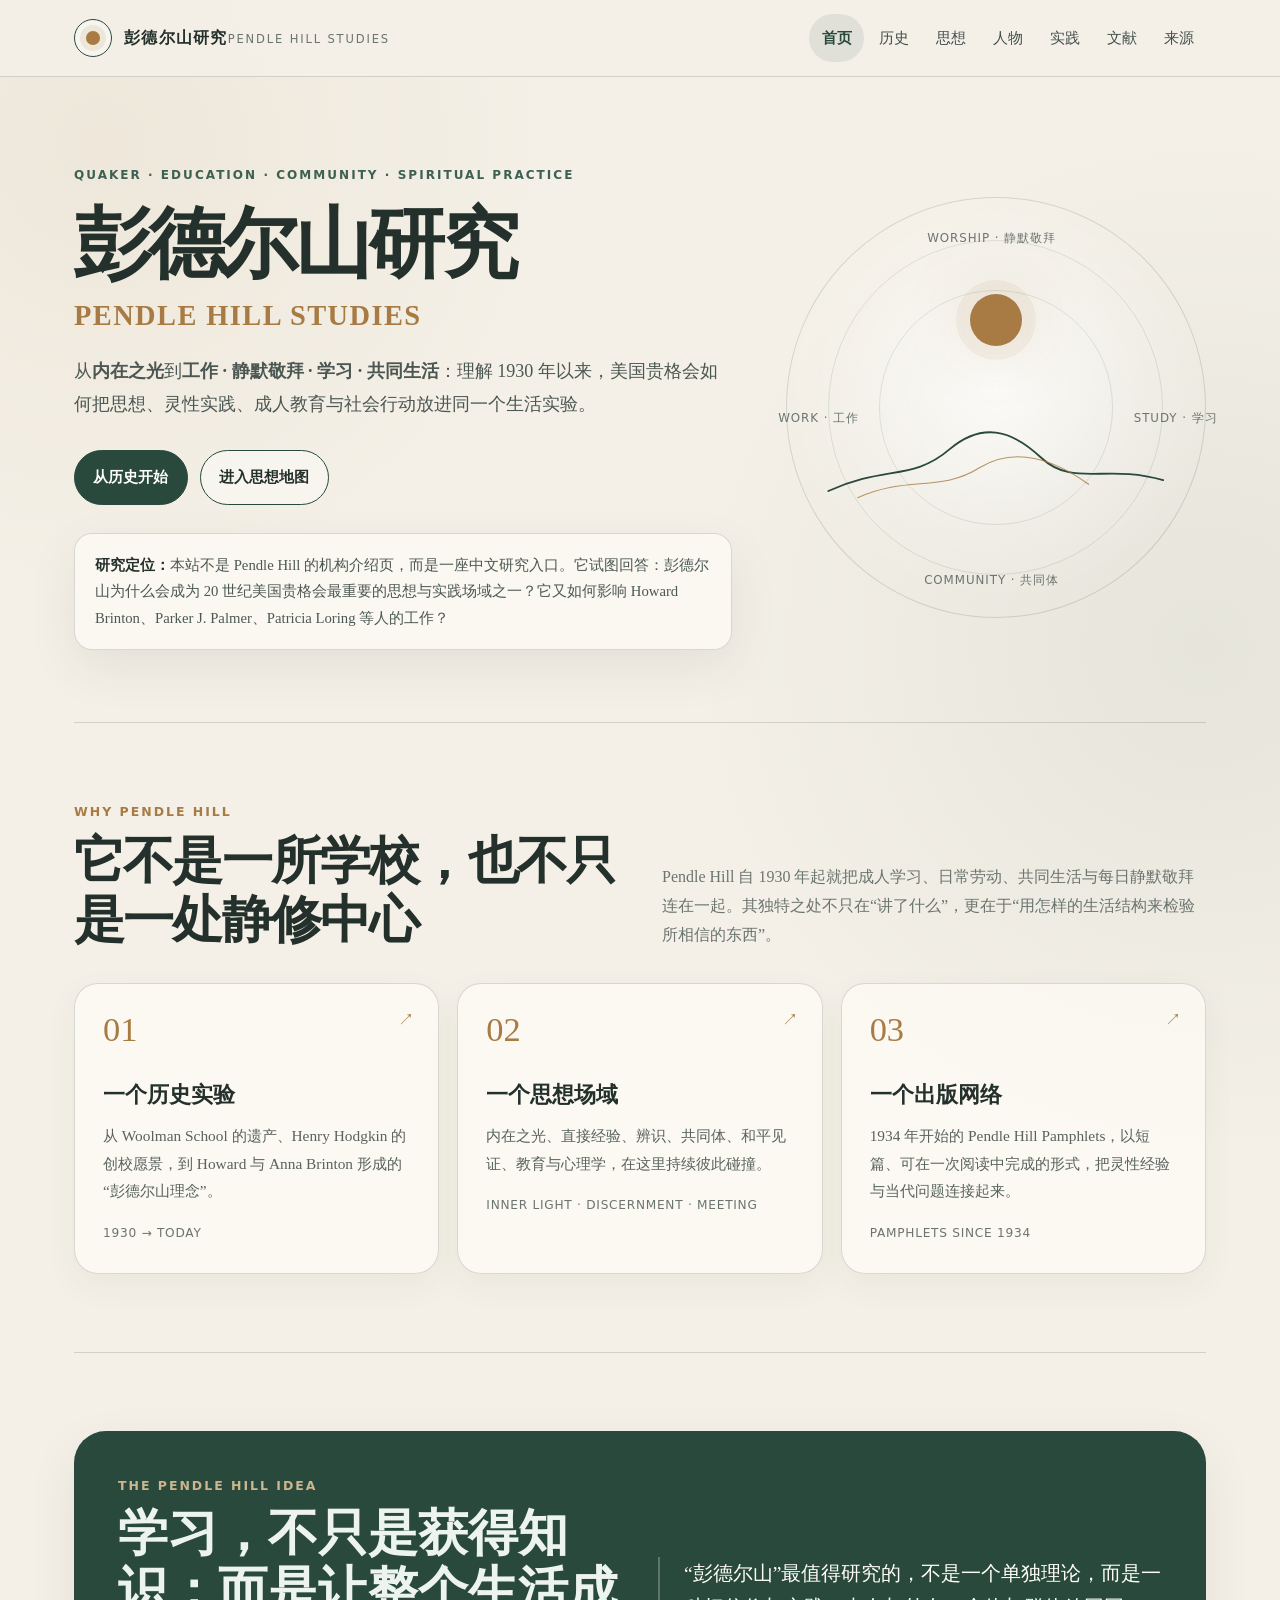
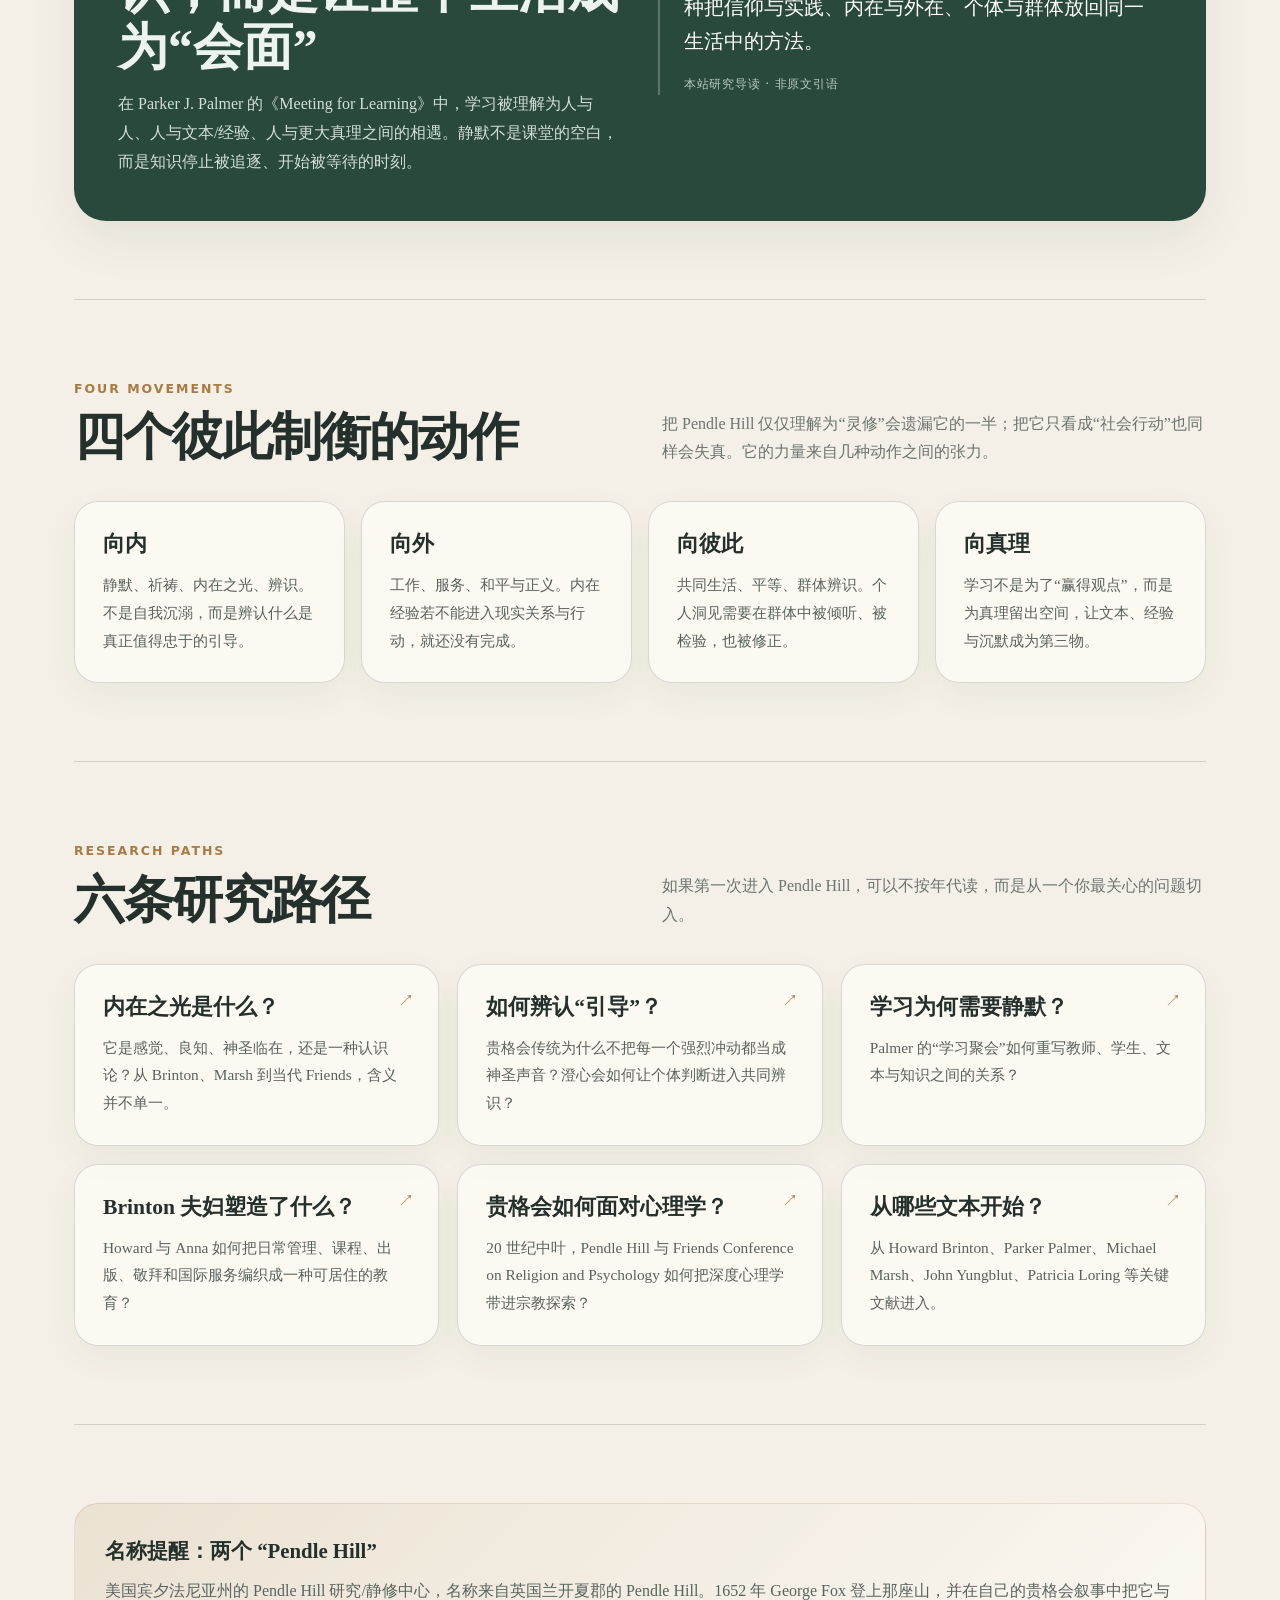
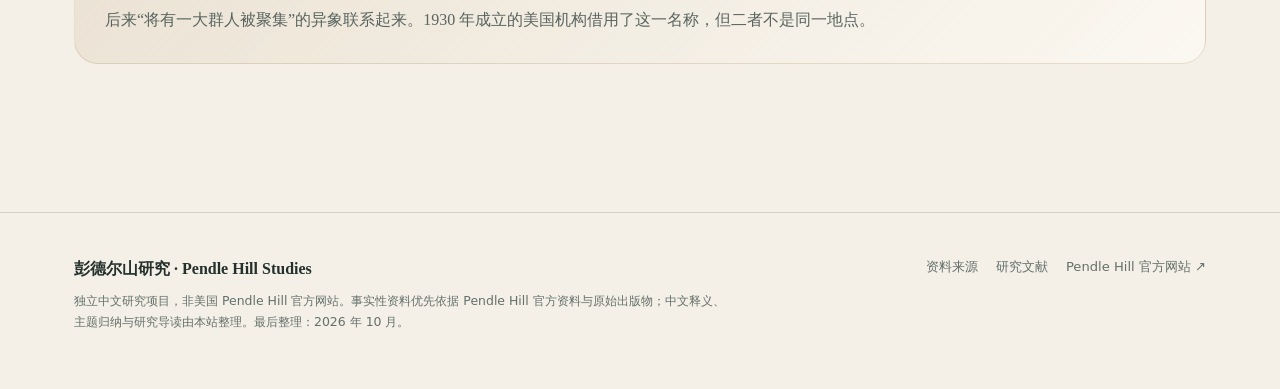
==== index.html @ 28128360 "Publish Pendle Hill Studies website" ====
<!doctype html>
<html lang="zh-CN">
<head>
  <meta charset="utf-8">
  <meta name="viewport" content="width=device-width,initial-scale=1">
  <meta name="description" content="彭德尔山研究：面向中文读者的美国贵格会 Pendle Hill 历史、思想、人物、教育、灵性实践与出版研究网站。">
  <title>彭德尔山研究｜Pendle Hill Studies</title>
  <link rel="icon" href="assets/favicon.svg" type="image/svg+xml">
  <link rel="stylesheet" href="assets/style.css">
</head>
<body data-page="index">
  <header data-site-header></header>
  <main id="main">
    <div class="page-shell">
      <section class="hero">
        <div>
          <div class="eyebrow">Quaker · Education · Community · Spiritual Practice</div>
          <h1>彭德尔山研究<span class="en">Pendle Hill Studies</span></h1>
          <p class="hero-copy">从<strong>内在之光</strong>到<strong>工作 · 静默敬拜 · 学习 · 共同生活</strong>：理解 1930 年以来，美国贵格会如何把思想、灵性实践、成人教育与社会行动放进同一个生活实验。</p>
          <div class="hero-actions">
            <a class="btn btn-primary" href="history.html">从历史开始</a>
            <a class="btn btn-secondary" href="ideas.html">进入思想地图</a>
          </div>
          <div class="notice" style="margin-top:28px"><strong>研究定位：</strong>本站不是 Pendle Hill 的机构介绍页，而是一座中文研究入口。它试图回答：彭德尔山为什么会成为 20 世纪美国贵格会最重要的思想与实践场域之一？它又如何影响 Howard Brinton、Parker J. Palmer、Patricia Loring 等人的工作？</div>
        </div>
        <div class="hero-visual" aria-hidden="true">
          <div class="hill-orbit">
            <div class="sun"></div>
            <div class="hill-line">
              <svg viewBox="0 0 420 150" fill="none" xmlns="http://www.w3.org/2000/svg">
                <path d="M10 124C78 93 111 112 155 74C193 42 228 50 264 84C302 120 342 91 410 111" stroke="#29493d" stroke-width="2.2" stroke-linecap="round"/>
                <path d="M45 132C105 105 144 126 191 96C229 73 272 81 321 116" stroke="#a77b43" stroke-width="1.3" stroke-linecap="round" opacity=".8"/>
              </svg>
            </div>
            <span class="orbit-label ol-1">WORSHIP · 静默敬拜</span>
            <span class="orbit-label ol-2">STUDY · 学习</span>
            <span class="orbit-label ol-3">COMMUNITY · 共同体</span>
            <span class="orbit-label ol-4">WORK · 工作</span>
          </div>
        </div>
      </section>

      <section class="section">
        <div class="section-head">
          <div><div class="kicker">Why Pendle Hill</div><h2>它不是一所学校，也不只是一处静修中心</h2></div>
          <p>Pendle Hill 自 1930 年起就把成人学习、日常劳动、共同生活与每日静默敬拜连在一起。其独特之处不只在“讲了什么”，更在于“用怎样的生活结构来检验所相信的东西”。</p>
        </div>
        <div class="grid-3">
          <a class="card card-link" href="history.html"><div class="num">01</div><h3>一个历史实验</h3><p>从 Woolman School 的遗产、Henry Hodgkin 的创校愿景，到 Howard 与 Anna Brinton 形成的“彭德尔山理念”。</p><div class="meta">1930 → TODAY</div></a>
          <a class="card card-link" href="ideas.html"><div class="num">02</div><h3>一个思想场域</h3><p>内在之光、直接经验、辨识、共同体、和平见证、教育与心理学，在这里持续彼此碰撞。</p><div class="meta">INNER LIGHT · DISCERNMENT · MEETING</div></a>
          <a class="card card-link" href="library.html"><div class="num">03</div><h3>一个出版网络</h3><p>1934 年开始的 Pendle Hill Pamphlets，以短篇、可在一次阅读中完成的形式，把灵性经验与当代问题连接起来。</p><div class="meta">PAMPHLETS SINCE 1934</div></a>
        </div>
      </section>

      <section class="section">
        <div class="band">
          <div>
            <div class="kicker" style="color:#cdb58e">The Pendle Hill Idea</div>
            <h2>学习，不只是获得知识；而是让整个生活成为“会面”</h2>
            <p>在 Parker J. Palmer 的《Meeting for Learning》中，学习被理解为人与人、人与文本/经验、人与更大真理之间的相遇。静默不是课堂的空白，而是知识停止被追逐、开始被等待的时刻。</p>
          </div>
          <div class="quote">“彭德尔山”最值得研究的，不是一个单独理论，而是一种把信仰与实践、内在与外在、个体与群体放回同一生活中的方法。<small>本站研究导读 · 非原文引语</small></div>
        </div>
      </section>

      <section class="section">
        <div class="section-head">
          <div><div class="kicker">Four Movements</div><h2>四个彼此制衡的动作</h2></div>
          <p>把 Pendle Hill 仅仅理解为“灵修”会遗漏它的一半；把它只看成“社会行动”也同样会失真。它的力量来自几种动作之间的张力。</p>
        </div>
        <div class="grid-4">
          <div class="card"><h3>向内</h3><p>静默、祈祷、内在之光、辨识。不是自我沉溺，而是辨认什么是真正值得忠于的引导。</p></div>
          <div class="card"><h3>向外</h3><p>工作、服务、和平与正义。内在经验若不能进入现实关系与行动，就还没有完成。</p></div>
          <div class="card"><h3>向彼此</h3><p>共同生活、平等、群体辨识。个人洞见需要在群体中被倾听、被检验，也被修正。</p></div>
          <div class="card"><h3>向真理</h3><p>学习不是为了“赢得观点”，而是为真理留出空间，让文本、经验与沉默成为第三物。</p></div>
        </div>
      </section>

      <section class="section">
        <div class="section-head">
          <div><div class="kicker">Research Paths</div><h2>六条研究路径</h2></div>
          <p>如果第一次进入 Pendle Hill，可以不按年代读，而是从一个你最关心的问题切入。</p>
        </div>
        <div class="grid-3">
          <a class="card card-link" href="ideas.html#inner-light"><h3>内在之光是什么？</h3><p>它是感觉、良知、神圣临在，还是一种认识论？从 Brinton、Marsh 到当代 Friends，含义并不单一。</p></a>
          <a class="card card-link" href="practice.html#discernment"><h3>如何辨认“引导”？</h3><p>贵格会传统为什么不把每一个强烈冲动都当成神圣声音？澄心会如何让个体判断进入共同辨识？</p></a>
          <a class="card card-link" href="ideas.html#education"><h3>学习为何需要静默？</h3><p>Palmer 的“学习聚会”如何重写教师、学生、文本与知识之间的关系？</p></a>
          <a class="card card-link" href="history.html#brintons"><h3>Brinton 夫妇塑造了什么？</h3><p>Howard 与 Anna 如何把日常管理、课程、出版、敬拜和国际服务编织成一种可居住的教育？</p></a>
          <a class="card card-link" href="ideas.html#psychology"><h3>贵格会如何面对心理学？</h3><p>20 世纪中叶，Pendle Hill 与 Friends Conference on Religion and Psychology 如何把深度心理学带进宗教探索？</p></a>
          <a class="card card-link" href="library.html"><h3>从哪些文本开始？</h3><p>从 Howard Brinton、Parker Palmer、Michael Marsh、John Yungblut、Patricia Loring 等关键文献进入。</p></a>
        </div>
      </section>

      <section class="section">
        <div class="callout"><h3>名称提醒：两个 “Pendle Hill”</h3><p>美国宾夕法尼亚州的 Pendle Hill 研究/静修中心，名称来自英国兰开夏郡的 Pendle Hill。1652 年 George Fox 登上那座山，并在自己的贵格会叙事中把它与后来“将有一大群人被聚集”的异象联系起来。1930 年成立的美国机构借用了这一名称，但二者不是同一地点。</p></div>
      </section>
    </div>
  </main>
  <footer data-site-footer></footer>
  <script src="assets/site.js"></script>
</body>
</html>
---- assets/style.css ----
:root{
  --paper:#f4f0e7;
  --paper-2:#ebe4d7;
  --ink:#24302b;
  --muted:#6b756f;
  --forest:#29493d;
  --forest-2:#3c6152;
  --ochre:#a77b43;
  --clay:#8a5f4a;
  --line:rgba(36,48,43,.16);
  --white:#fffdf8;
  --shadow:0 18px 50px rgba(33,45,40,.08);
  --radius:24px;
  --radius-sm:14px;
  --max:1180px;
}
*{box-sizing:border-box}
html{scroll-behavior:smooth}
body{
  margin:0;
  color:var(--ink);
  background:
    radial-gradient(circle at 8% 4%, rgba(167,123,67,.08), transparent 28rem),
    radial-gradient(circle at 94% 18%, rgba(41,73,61,.07), transparent 32rem),
    var(--paper);
  font-family:"Noto Serif SC","Source Han Serif SC","Songti SC",STSong,Georgia,serif;
  line-height:1.8;
  -webkit-font-smoothing:antialiased;
}
a{color:inherit;text-decoration:none}
a:hover{color:var(--forest-2)}
img{max-width:100%;display:block}
button,input{font:inherit}
::selection{background:rgba(167,123,67,.28)}

.skip-link{position:absolute;left:-999px;top:0;background:var(--ink);color:#fff;padding:.75rem 1rem;z-index:1000}
.skip-link:focus{left:1rem;top:1rem}

.site-header{
  position:sticky;top:0;z-index:100;
  backdrop-filter:blur(14px);
  background:rgba(244,240,231,.88);
  border-bottom:1px solid var(--line);
}
.header-inner{max-width:var(--max);margin:auto;min-height:76px;padding:0 24px;display:flex;align-items:center;justify-content:space-between;gap:24px}
.brand{display:flex;align-items:center;gap:12px;min-width:max-content}
.brand-mark{width:38px;height:38px;border-radius:50%;border:1.5px solid var(--forest);display:grid;place-items:center;position:relative;background:rgba(255,255,255,.36)}
.brand-mark:before{content:"";width:14px;height:14px;border-radius:50%;background:var(--ochre);box-shadow:0 0 0 6px rgba(167,123,67,.12)}
.brand-cn{font-weight:700;letter-spacing:.08em;font-size:1rem}
.brand-en{font-family:ui-sans-serif,system-ui,-apple-system,BlinkMacSystemFont,"Segoe UI",sans-serif;font-size:.72rem;letter-spacing:.16em;color:var(--muted);text-transform:uppercase;margin-top:-2px}
.site-nav{display:flex;align-items:center;gap:2px;font-family:ui-sans-serif,system-ui,-apple-system,"PingFang SC","Microsoft YaHei",sans-serif;font-size:.92rem}
.site-nav a{padding:.7rem .78rem;border-radius:999px;color:#44504b}
.site-nav a[aria-current="page"]{background:rgba(41,73,61,.09);color:var(--forest);font-weight:650}
.nav-toggle{display:none;border:1px solid var(--line);background:transparent;border-radius:999px;padding:.55rem .8rem;color:var(--ink)}

.page-shell{max-width:var(--max);margin:auto;padding:0 24px}
.hero{padding:88px 0 72px;display:grid;grid-template-columns:minmax(0,1.22fr) minmax(330px,.78fr);gap:54px;align-items:center}
.eyebrow{font-family:ui-sans-serif,system-ui,-apple-system,"PingFang SC","Microsoft YaHei",sans-serif;text-transform:uppercase;letter-spacing:.17em;font-size:.75rem;color:var(--forest-2);font-weight:700}
.hero h1{font-size:clamp(2.7rem,6vw,5.5rem);line-height:1.05;letter-spacing:-.045em;margin:18px 0 24px;font-weight:650}
.hero h1 .en{display:block;font-family:Georgia,"Times New Roman",serif;font-size:.37em;letter-spacing:.05em;text-transform:uppercase;color:var(--ochre);margin-top:16px}
.hero-copy{font-size:1.13rem;color:#4b5752;max-width:44rem;margin:0 0 30px}
.hero-actions{display:flex;gap:12px;flex-wrap:wrap}
.btn{display:inline-flex;align-items:center;justify-content:center;gap:.45rem;padding:.82rem 1.15rem;border-radius:999px;border:1px solid var(--forest);font-family:ui-sans-serif,system-ui,-apple-system,"PingFang SC","Microsoft YaHei",sans-serif;font-size:.92rem;font-weight:650;transition:.2s ease}
.btn-primary{background:var(--forest);color:#fff}
.btn-primary:hover{background:#203c33;color:#fff;transform:translateY(-1px)}
.btn-secondary{background:rgba(255,255,255,.38)}
.btn-secondary:hover{background:rgba(255,255,255,.8);transform:translateY(-1px)}
.hero-visual{min-height:460px;position:relative;display:grid;place-items:center}
.hill-orbit{width:min(430px,100%);aspect-ratio:1;border-radius:50%;position:relative;background:radial-gradient(circle at 50% 45%,rgba(255,255,255,.76),rgba(255,255,255,.18) 48%,transparent 72%);border:1px solid rgba(41,73,61,.16)}
.hill-orbit:before,.hill-orbit:after{content:"";position:absolute;border:1px solid rgba(41,73,61,.12);border-radius:50%;inset:10%}
.hill-orbit:after{inset:22%}
.sun{position:absolute;width:52px;height:52px;border-radius:50%;background:var(--ochre);left:50%;top:29%;transform:translate(-50%,-50%);box-shadow:0 0 0 14px rgba(167,123,67,.08),0 0 70px rgba(167,123,67,.24)}
.hill-line{position:absolute;left:8%;right:8%;bottom:22%;height:150px}
.hill-line svg{width:100%;height:100%}
.orbit-label{position:absolute;font-family:ui-sans-serif,system-ui,-apple-system,"PingFang SC","Microsoft YaHei",sans-serif;font-size:.74rem;color:var(--muted);letter-spacing:.08em}
.ol-1{top:7%;left:49%;transform:translateX(-50%)}
.ol-2{right:-3%;top:50%}
.ol-3{bottom:6%;left:49%;transform:translateX(-50%)}
.ol-4{left:-2%;top:50%}

.notice{border:1px solid var(--line);background:rgba(255,253,248,.62);border-radius:18px;padding:18px 20px;color:#4c5853;font-size:.92rem;box-shadow:var(--shadow)}
.notice strong{color:var(--ink)}

.section{padding:78px 0;border-top:1px solid var(--line)}
.section-head{display:flex;justify-content:space-between;gap:28px;align-items:flex-end;margin-bottom:34px}
.section-head h2{margin:0;font-size:clamp(2rem,4vw,3.35rem);line-height:1.15;letter-spacing:-.035em}
.section-head p{margin:0;color:var(--muted);max-width:34rem}
.kicker{font-family:ui-sans-serif,system-ui,-apple-system,"PingFang SC","Microsoft YaHei",sans-serif;color:var(--ochre);font-size:.78rem;letter-spacing:.16em;text-transform:uppercase;font-weight:700;margin-bottom:8px}

.grid-3{display:grid;grid-template-columns:repeat(3,1fr);gap:18px}
.grid-4{display:grid;grid-template-columns:repeat(4,1fr);gap:16px}
.card{background:rgba(255,253,248,.68);border:1px solid var(--line);border-radius:var(--radius);padding:28px;box-shadow:0 12px 35px rgba(39,51,46,.05)}
.card h3{font-size:1.35rem;margin:0 0 12px;line-height:1.35}
.card p{margin:0;color:#58635e;font-size:.96rem}
.card .num{font-family:Georgia,serif;color:var(--ochre);font-size:2.15rem;line-height:1;margin-bottom:34px}
.card .meta{font-family:ui-sans-serif,system-ui,-apple-system,"PingFang SC","Microsoft YaHei",sans-serif;color:var(--muted);font-size:.76rem;letter-spacing:.06em;margin-top:18px}
.card-link{position:relative;transition:.2s ease}
.card-link:hover{transform:translateY(-3px);border-color:rgba(41,73,61,.28);box-shadow:0 18px 45px rgba(39,51,46,.09)}
.card-link:after{content:"↗";position:absolute;right:24px;top:22px;color:var(--ochre)}

.band{background:var(--forest);color:#edf3ef;border-radius:32px;padding:44px;display:grid;grid-template-columns:1fr 1fr;gap:36px;align-items:center;box-shadow:var(--shadow)}
.band h2{margin:0 0 14px;font-size:clamp(2rem,4vw,3.1rem);line-height:1.15}
.band p{color:#d3dfd9;margin:0;max-width:42rem}
.band .quote{font-size:1.22rem;line-height:1.75;border-left:2px solid rgba(255,255,255,.25);padding-left:24px;color:#fffdf8}
.band .quote small{display:block;margin-top:14px;color:#b9cbc2;font-family:ui-sans-serif,system-ui,-apple-system,"PingFang SC","Microsoft YaHei",sans-serif;font-size:.78rem;letter-spacing:.06em}

.timeline{position:relative;margin-top:18px}
.timeline:before{content:"";position:absolute;left:91px;top:6px;bottom:8px;width:1px;background:var(--line)}
.timeline-item{display:grid;grid-template-columns:70px 1fr;gap:42px;position:relative;padding:0 0 34px}
.timeline-item:last-child{padding-bottom:0}
.timeline-year{font-family:Georgia,serif;color:var(--ochre);font-size:1.1rem;font-weight:700;text-align:right;padding-top:1px}
.timeline-body{padding:0 0 4px;position:relative}
.timeline-body:before{content:"";position:absolute;left:-48px;top:9px;width:11px;height:11px;border-radius:50%;background:var(--paper);border:2px solid var(--forest)}
.timeline-body h3{font-size:1.15rem;margin:0 0 6px}
.timeline-body p{margin:0;color:#5f6965;max-width:50rem}

.page-hero{padding:64px 0 52px;border-bottom:1px solid var(--line)}
.page-hero .breadcrumbs{font-family:ui-sans-serif,system-ui,-apple-system,"PingFang SC","Microsoft YaHei",sans-serif;color:var(--muted);font-size:.8rem;margin-bottom:16px}
.page-hero h1{margin:0 0 18px;font-size:clamp(2.6rem,5vw,4.7rem);line-height:1.08;letter-spacing:-.04em}
.page-hero p{margin:0;max-width:49rem;color:#53605a;font-size:1.08rem}

.prose{max-width:780px}
.prose h2{font-size:2rem;line-height:1.3;margin:2.5rem 0 1rem}
.prose h3{font-size:1.35rem;line-height:1.4;margin:2rem 0 .8rem}
.prose p{color:#4f5a55;margin:0 0 1.15rem}
.prose strong{color:var(--ink)}
.prose blockquote{margin:2rem 0;padding:18px 22px;border-left:3px solid var(--ochre);background:rgba(255,253,248,.55);color:#45514c}

.split{display:grid;grid-template-columns:minmax(0,1.2fr) minmax(280px,.8fr);gap:46px;align-items:start}
.sticky-note{position:sticky;top:105px;background:rgba(255,253,248,.78);border:1px solid var(--line);border-radius:var(--radius);padding:26px}
.sticky-note h3{margin:0 0 14px;font-size:1.15rem}
.sticky-note ul{margin:0;padding-left:1.15rem;color:#59645f}
.sticky-note li+li{margin-top:.55rem}

.term-grid{display:grid;grid-template-columns:repeat(2,1fr);gap:16px}
.term{border-top:1px solid var(--line);padding:22px 0}
.term dt{font-weight:700;font-size:1.08rem}
.term dt span{font-family:Georgia,serif;color:var(--ochre);font-weight:400;margin-left:.45rem;font-size:.92rem}
.term dd{margin:.55rem 0 0;color:#5f6965}

.people-grid{display:grid;grid-template-columns:repeat(3,1fr);gap:18px}
.person{background:rgba(255,253,248,.68);border:1px solid var(--line);border-radius:22px;padding:24px;min-height:250px;display:flex;flex-direction:column}
.person .initial{width:52px;height:52px;border-radius:50%;background:rgba(41,73,61,.09);display:grid;place-items:center;font-family:Georgia,serif;color:var(--forest);font-size:1.15rem;margin-bottom:28px}
.person h3{margin:0 0 4px;font-size:1.22rem}
.person .role{font-family:ui-sans-serif,system-ui,-apple-system,"PingFang SC","Microsoft YaHei",sans-serif;color:var(--ochre);font-size:.78rem;letter-spacing:.04em;margin-bottom:12px}
.person p{margin:0;color:#5b6661;font-size:.94rem}
.person .years{margin-top:auto;padding-top:18px;color:var(--muted);font-size:.8rem}

.filters{display:flex;gap:10px;flex-wrap:wrap;margin:0 0 26px}
.filter-btn{border:1px solid var(--line);background:rgba(255,255,255,.34);color:#4d5953;padding:.6rem .9rem;border-radius:999px;cursor:pointer;font-family:ui-sans-serif,system-ui,-apple-system,"PingFang SC","Microsoft YaHei",sans-serif;font-size:.86rem}
.filter-btn.active{background:var(--forest);border-color:var(--forest);color:white}
.library-grid{display:grid;grid-template-columns:repeat(2,1fr);gap:16px}
.library-item{background:rgba(255,253,248,.72);border:1px solid var(--line);border-radius:20px;padding:24px;display:flex;gap:18px}
.lib-no{min-width:56px;height:56px;border-radius:14px;background:var(--paper-2);display:grid;place-items:center;font-family:Georgia,serif;color:var(--forest);font-size:.9rem}
.lib-body h3{margin:0 0 4px;font-size:1.08rem;line-height:1.4}
.lib-body .author{font-family:ui-sans-serif,system-ui,-apple-system,"PingFang SC","Microsoft YaHei",sans-serif;color:var(--ochre);font-size:.78rem;margin-bottom:10px}
.lib-body p{margin:0;color:#606a65;font-size:.9rem}
.tags{display:flex;gap:6px;flex-wrap:wrap;margin-top:12px}
.tag{font-family:ui-sans-serif,system-ui,-apple-system,"PingFang SC","Microsoft YaHei",sans-serif;font-size:.7rem;border:1px solid var(--line);border-radius:999px;padding:.2rem .48rem;color:#69736e}
.search-row{display:flex;gap:10px;margin:0 0 18px}
.search-row input{width:100%;background:rgba(255,253,248,.74);border:1px solid var(--line);border-radius:14px;padding:.78rem 1rem;color:var(--ink);outline:none}
.search-row input:focus{border-color:rgba(41,73,61,.45);box-shadow:0 0 0 3px rgba(41,73,61,.07)}

.source-list{display:grid;gap:12px}
.source-item{border:1px solid var(--line);background:rgba(255,253,248,.68);border-radius:18px;padding:20px 22px;display:grid;grid-template-columns:150px 1fr;gap:22px}
.source-type{font-family:ui-sans-serif,system-ui,-apple-system,"PingFang SC","Microsoft YaHei",sans-serif;color:var(--ochre);font-size:.75rem;letter-spacing:.08em;text-transform:uppercase}
.source-item h3{margin:0 0 5px;font-size:1.05rem}
.source-item p{margin:0;color:#606a65;font-size:.9rem}
.source-item a{text-decoration:underline;text-decoration-color:rgba(41,73,61,.25);text-underline-offset:4px}

.callout{border-radius:24px;padding:28px 30px;background:linear-gradient(135deg,rgba(167,123,67,.12),rgba(255,253,248,.62));border:1px solid rgba(167,123,67,.2)}
.callout h3{margin:0 0 8px;font-size:1.3rem}
.callout p{margin:0;color:#59645f}

.site-footer{border-top:1px solid var(--line);margin-top:70px;padding:42px 0 56px;color:#64706a}
.footer-inner{max-width:var(--max);margin:auto;padding:0 24px;display:grid;grid-template-columns:1.2fr .8fr;gap:34px}
.footer-title{color:var(--ink);font-weight:700;margin-bottom:8px}
.footer-small{font-family:ui-sans-serif,system-ui,-apple-system,"PingFang SC","Microsoft YaHei",sans-serif;font-size:.78rem;line-height:1.65}
.footer-links{display:flex;gap:18px;justify-content:flex-end;flex-wrap:wrap;font-family:ui-sans-serif,system-ui,-apple-system,"PingFang SC","Microsoft YaHei",sans-serif;font-size:.82rem}

@media (max-width: 980px){
  .site-nav{display:none;position:absolute;top:76px;left:16px;right:16px;background:rgba(244,240,231,.98);border:1px solid var(--line);border-radius:18px;padding:10px;box-shadow:var(--shadow);flex-direction:column;align-items:stretch}
  .site-nav.open{display:flex}
  .nav-toggle{display:inline-flex}
  .hero{grid-template-columns:1fr;padding-top:64px}
  .hero-visual{min-height:380px}
  .hill-orbit{width:min(390px,88vw)}
  .grid-3{grid-template-columns:1fr 1fr}
  .grid-4{grid-template-columns:1fr 1fr}
  .band{grid-template-columns:1fr}
  .split{grid-template-columns:1fr}
  .sticky-note{position:static}
  .people-grid{grid-template-columns:1fr 1fr}
}
@media (max-width: 680px){
  .header-inner,.page-shell,.footer-inner{padding-left:18px;padding-right:18px}
  .hero{padding:50px 0 58px;gap:24px}
  .hero h1{font-size:3.2rem}
  .hero-visual{min-height:315px}
  .section{padding:58px 0}
  .section-head{align-items:flex-start;flex-direction:column}
  .grid-3,.grid-4,.term-grid,.people-grid,.library-grid{grid-template-columns:1fr}
  .band{padding:30px 24px;border-radius:24px}
  .timeline:before{left:64px}
  .timeline-item{grid-template-columns:48px 1fr;gap:32px}
  .timeline-body:before{left:-38px}
  .source-item{grid-template-columns:1fr;gap:8px}
  .footer-inner{grid-template-columns:1fr}
  .footer-links{justify-content:flex-start}
}
@media (prefers-reduced-motion:reduce){*{scroll-behavior:auto!important;transition:none!important}}
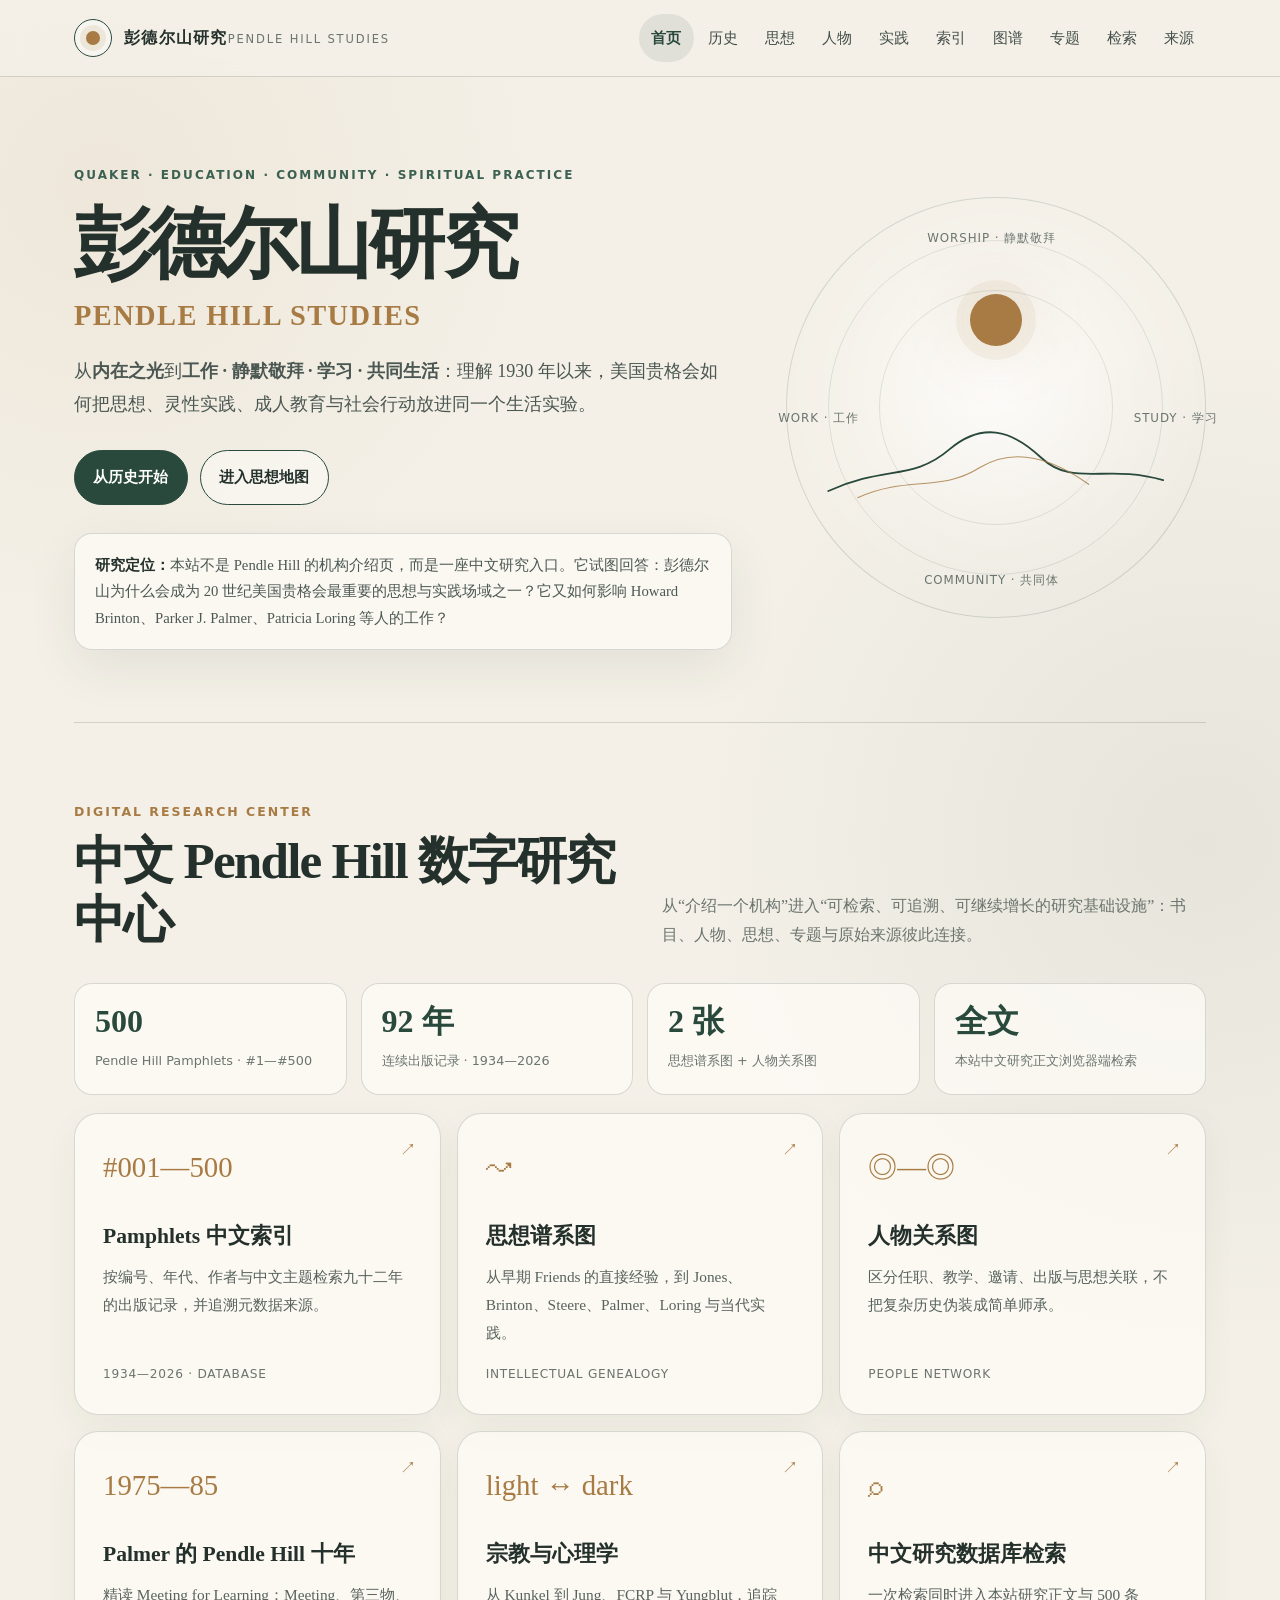
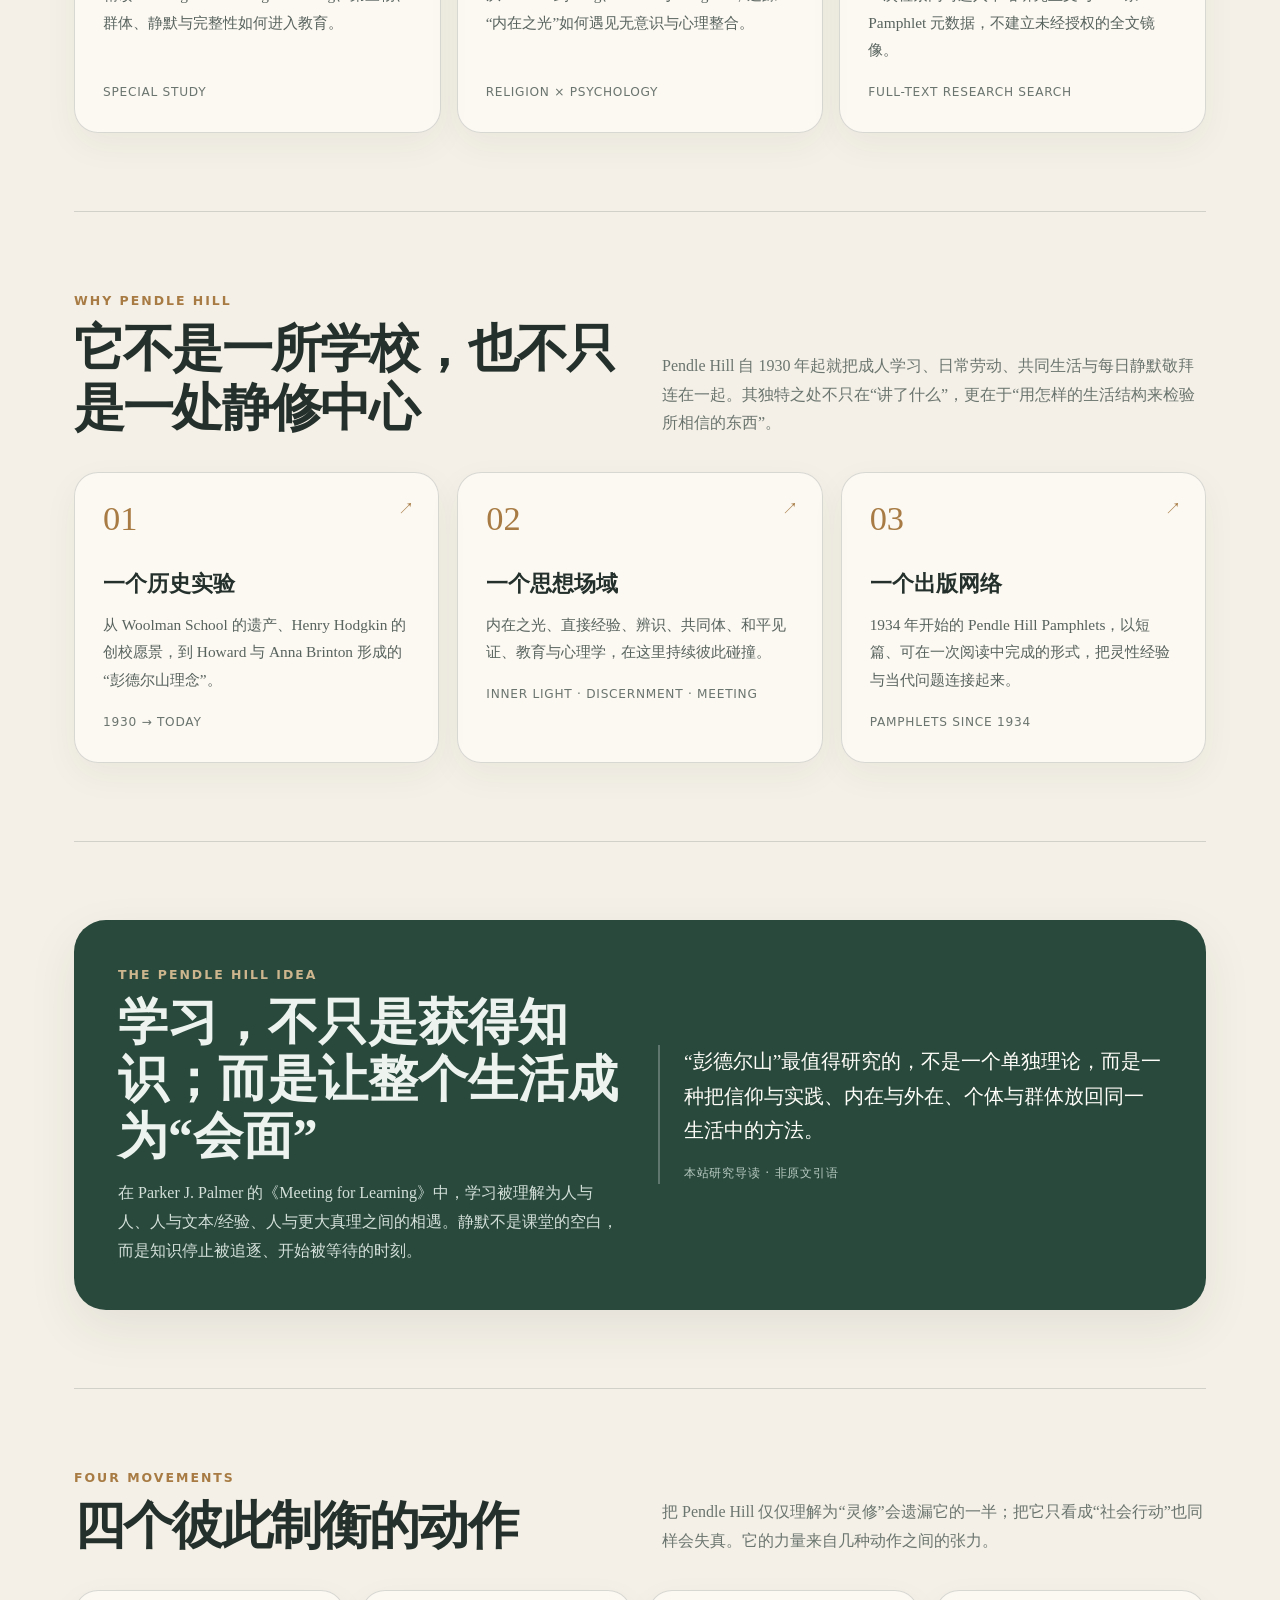
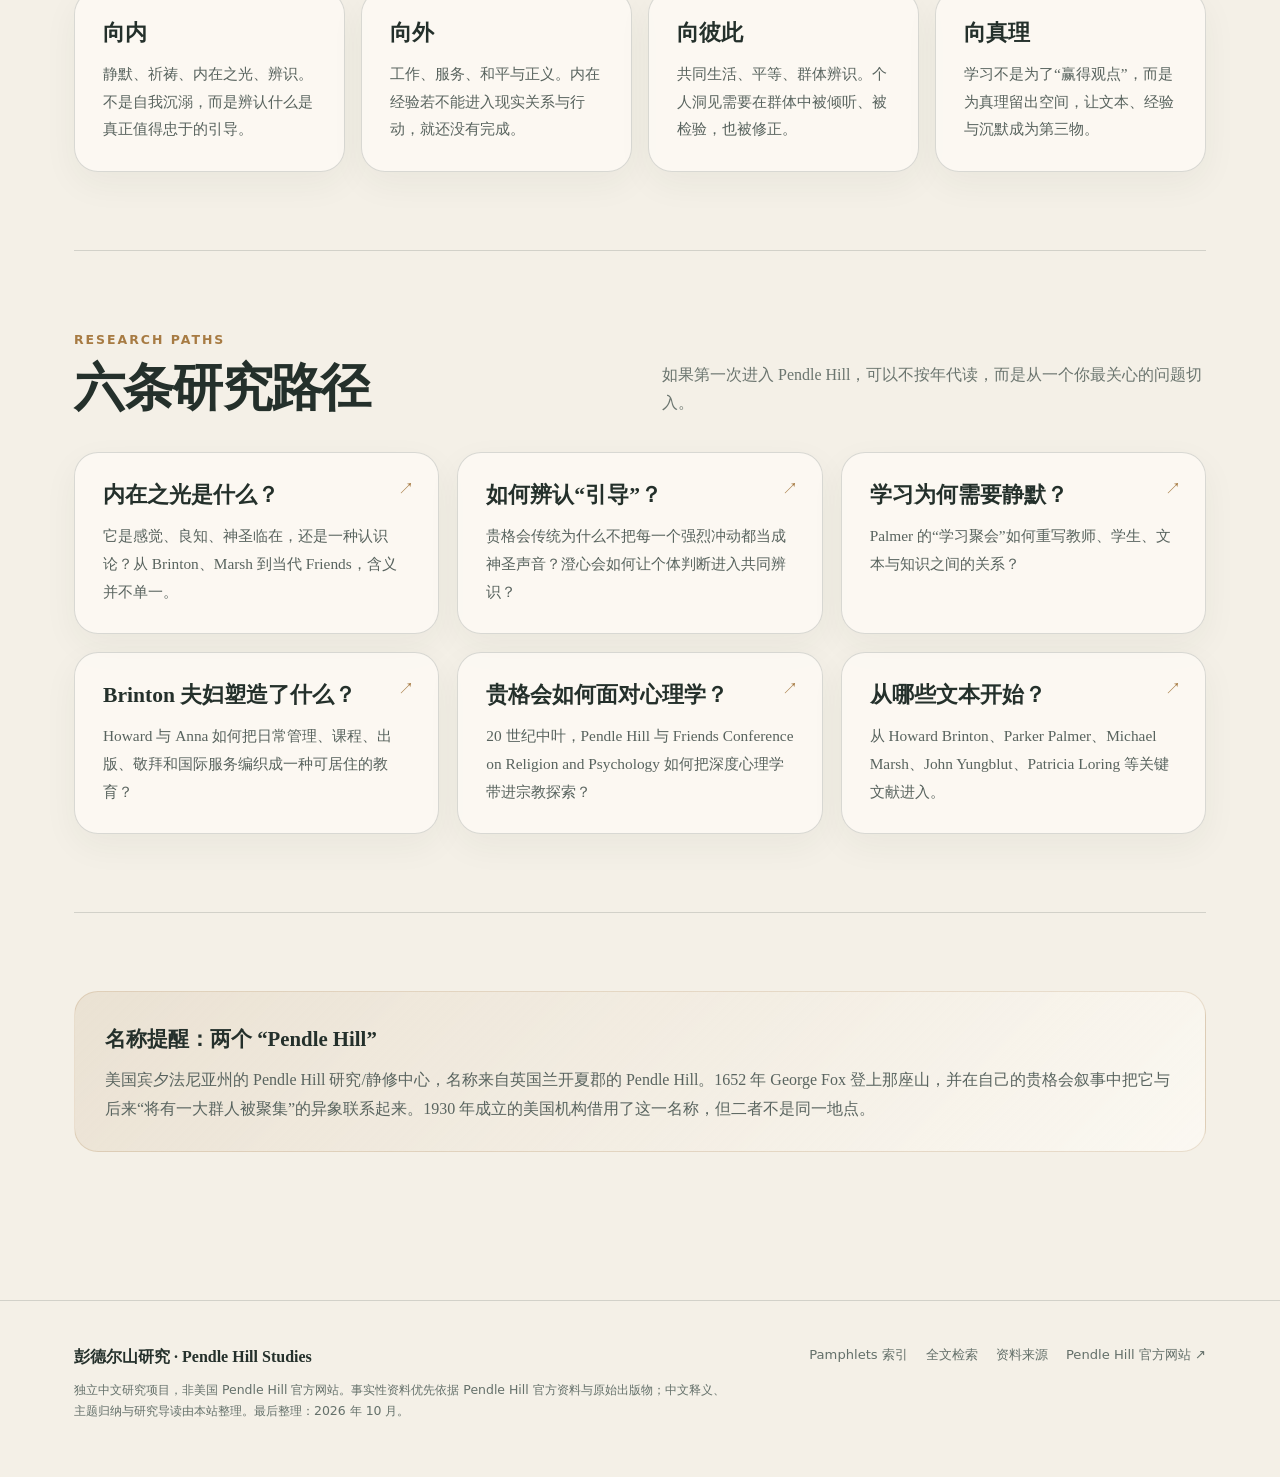
==== commit 38ac0c3a: "Build Pendle Hill digital research center" ====
--- a/index.html
+++ b/index.html
@@ -37,6 +37,27 @@
             <span class="orbit-label ol-3">COMMUNITY · 共同体</span>
             <span class="orbit-label ol-4">WORK · 工作</span>
           </div>
+        </div>
+      </section>
+
+      <section class="section">
+        <div class="section-head">
+          <div><div class="kicker">Digital Research Center</div><h2>中文 Pendle Hill 数字研究中心</h2></div>
+          <p>从“介绍一个机构”进入“可检索、可追溯、可继续增长的研究基础设施”：书目、人物、思想、专题与原始来源彼此连接。</p>
+        </div>
+        <div class="metric-grid">
+          <div class="metric"><strong>500</strong><span>Pendle Hill Pamphlets · #1—#500</span></div>
+          <div class="metric"><strong>92 年</strong><span>连续出版记录 · 1934—2026</span></div>
+          <div class="metric"><strong>2 张</strong><span>思想谱系图 + 人物关系图</span></div>
+          <div class="metric"><strong>全文</strong><span>本站中文研究正文浏览器端检索</span></div>
+        </div>
+        <div class="digital-grid" style="margin-top:18px">
+          <a class="card card-link digital-module" href="pamphlets.html"><div class="module-icon">#001—500</div><h3>Pamphlets 中文索引</h3><p>按编号、年代、作者与中文主题检索九十二年的出版记录，并追溯元数据来源。</p><div class="meta">1934—2026 · DATABASE</div></a>
+          <a class="card card-link digital-module" href="genealogy.html"><div class="module-icon">↝</div><h3>思想谱系图</h3><p>从早期 Friends 的直接经验，到 Jones、Brinton、Steere、Palmer、Loring 与当代实践。</p><div class="meta">INTELLECTUAL GENEALOGY</div></a>
+          <a class="card card-link digital-module" href="network.html"><div class="module-icon">◎—◎</div><h3>人物关系图</h3><p>区分任职、教学、邀请、出版与思想关联，不把复杂历史伪装成简单师承。</p><div class="meta">PEOPLE NETWORK</div></a>
+          <a class="card card-link digital-module" href="palmer.html"><div class="module-icon">1975—85</div><h3>Palmer 的 Pendle Hill 十年</h3><p>精读 Meeting for Learning：Meeting、第三物、群体、静默与完整性如何进入教育。</p><div class="meta">SPECIAL STUDY</div></a>
+          <a class="card card-link digital-module" href="psychology.html"><div class="module-icon">light ↔ dark</div><h3>宗教与心理学</h3><p>从 Kunkel 到 Jung、FCRP 与 Yungblut，追踪“内在之光”如何遇见无意识与心理整合。</p><div class="meta">RELIGION × PSYCHOLOGY</div></a>
+          <a class="card card-link digital-module" href="search.html"><div class="module-icon">⌕</div><h3>中文研究数据库检索</h3><p>一次检索同时进入本站研究正文与 500 条 Pamphlet 元数据，不建立未经授权的全文镜像。</p><div class="meta">FULL-TEXT RESEARCH SEARCH</div></a>
         </div>
       </section>
 
--- a/assets/style.css
+++ b/assets/style.css
@@ -178,6 +178,93 @@
 .footer-small{font-family:ui-sans-serif,system-ui,-apple-system,"PingFang SC","Microsoft YaHei",sans-serif;font-size:.78rem;line-height:1.65}
 .footer-links{display:flex;gap:18px;justify-content:flex-end;flex-wrap:wrap;font-family:ui-sans-serif,system-ui,-apple-system,"PingFang SC","Microsoft YaHei",sans-serif;font-size:.82rem}
 
+/* Digital research center */
+.metric-grid{display:grid;grid-template-columns:repeat(4,1fr);gap:14px;margin:26px 0 0}
+.metric{background:rgba(255,253,248,.7);border:1px solid var(--line);border-radius:18px;padding:20px}
+.metric strong{display:block;font-family:Georgia,serif;color:var(--forest);font-size:2rem;line-height:1.1;margin-bottom:6px}
+.metric span{font-family:ui-sans-serif,system-ui,-apple-system,"PingFang SC","Microsoft YaHei",sans-serif;color:var(--muted);font-size:.8rem}
+.digital-grid{display:grid;grid-template-columns:repeat(3,1fr);gap:16px}
+.digital-module{min-height:235px;display:flex;flex-direction:column}
+.digital-module .module-icon{font-family:Georgia,serif;color:var(--ochre);font-size:1.8rem;margin-bottom:28px}
+.digital-module .meta{margin-top:auto;padding-top:18px}
+.research-note{font-size:.86rem;color:var(--muted);border-left:2px solid var(--ochre);padding-left:14px;margin-top:18px}
+
+.research-toolbar{display:grid;grid-template-columns:minmax(240px,1.7fr) repeat(4,minmax(125px,.65fr));gap:10px;margin:0 0 16px}
+.research-toolbar input,.research-toolbar select{width:100%;background:rgba(255,253,248,.78);border:1px solid var(--line);border-radius:12px;padding:.72rem .82rem;color:var(--ink);outline:none;font-family:ui-sans-serif,system-ui,-apple-system,"PingFang SC","Microsoft YaHei",sans-serif;font-size:.84rem}
+.research-toolbar input:focus,.research-toolbar select:focus{border-color:rgba(41,73,61,.5);box-shadow:0 0 0 3px rgba(41,73,61,.07)}
+.database-status{display:flex;justify-content:space-between;gap:18px;align-items:center;margin:0 0 18px;font-family:ui-sans-serif,system-ui,-apple-system,"PingFang SC","Microsoft YaHei",sans-serif;color:var(--muted);font-size:.78rem}
+.pamphlet-table-wrap{border:1px solid var(--line);border-radius:18px;overflow:auto;background:rgba(255,253,248,.66);box-shadow:0 12px 35px rgba(39,51,46,.04)}
+.pamphlet-table{width:100%;border-collapse:collapse;min-width:920px}
+.pamphlet-table th{position:sticky;top:0;z-index:1;background:#e9e3d7;color:#46524c;text-align:left;font-family:ui-sans-serif,system-ui,-apple-system,"PingFang SC","Microsoft YaHei",sans-serif;font-size:.75rem;letter-spacing:.04em;padding:12px 14px;border-bottom:1px solid var(--line)}
+.pamphlet-table td{vertical-align:top;padding:16px 14px;border-bottom:1px solid rgba(36,48,43,.1);font-size:.88rem}
+.pamphlet-table tr:last-child td{border-bottom:0}
+.pamphlet-table tr:target{background:rgba(167,123,67,.12)}
+.pamphlet-no{font-family:Georgia,serif;color:var(--forest);font-weight:700;white-space:nowrap}
+.pamphlet-date{white-space:nowrap;color:var(--muted);font-family:ui-sans-serif,system-ui,-apple-system,"PingFang SC","Microsoft YaHei",sans-serif}
+.pamphlet-main{min-width:330px}
+.pamphlet-title-cn{font-weight:700;font-size:1rem;line-height:1.45;margin-bottom:3px}
+.pamphlet-title-cn.pending{font-weight:500;color:#9a9184;font-size:.78rem}
+.pamphlet-title-en{font-family:Georgia,"Times New Roman",serif;color:#59635e;line-height:1.45}
+.pamphlet-author{min-width:150px;color:#505c56}
+.pamphlet-source{min-width:112px;font-family:ui-sans-serif,system-ui,-apple-system,"PingFang SC","Microsoft YaHei",sans-serif;font-size:.72rem;color:var(--muted)}
+.pamphlet-source a{text-decoration:underline;text-underline-offset:3px}
+.pamphlet-tags{display:flex;gap:5px;flex-wrap:wrap;margin-top:8px}
+.topic-chip{display:inline-flex;border-radius:999px;padding:.16rem .45rem;background:rgba(41,73,61,.07);color:#557066;font-family:ui-sans-serif,system-ui,-apple-system,"PingFang SC","Microsoft YaHei",sans-serif;font-size:.65rem}
+.translation-reviewed{background:rgba(167,123,67,.13);color:#795b33}
+.translation-working{background:rgba(107,117,111,.09);color:#727a76}
+.source-badge{display:inline-flex;border:1px solid var(--line);border-radius:999px;padding:.16rem .4rem;margin-bottom:5px}
+.source-badge.official{border-color:rgba(41,73,61,.25);background:rgba(41,73,61,.07);color:var(--forest)}
+.more-row{text-align:center;margin-top:18px}
+.more-button{border:1px solid var(--forest);border-radius:999px;background:transparent;padding:.72rem 1.1rem;color:var(--forest);cursor:pointer}
+
+.graph-shell{position:relative;background:rgba(255,253,248,.64);border:1px solid var(--line);border-radius:28px;padding:20px;overflow:auto}
+.graph-shell svg{display:block;width:100%;min-width:850px;height:auto}
+.graph-node rect,.graph-node circle{fill:#f9f6ef;stroke:#789083;stroke-width:1.4;transition:.2s ease}
+.graph-node text{fill:var(--ink);font-family:ui-sans-serif,system-ui,-apple-system,"PingFang SC","Microsoft YaHei",sans-serif;pointer-events:none}
+.graph-node .node-kicker{fill:var(--ochre);font-size:11px;letter-spacing:.04em}
+.graph-edge{stroke:#a7aea9;stroke-width:1.2;fill:none;opacity:.62;transition:.2s ease}
+.graph-edge.strong{stroke:var(--forest);stroke-width:1.8}
+.graph-shell.is-focused .graph-node,.graph-shell.is-focused .graph-edge{opacity:.23}
+.graph-shell.is-focused .graph-node.is-active,.graph-shell.is-focused .graph-edge.is-active{opacity:1}
+.graph-node.is-active rect,.graph-node.is-active circle{stroke:var(--ochre);stroke-width:2.2;fill:#fffaf0}
+.graph-legend{display:flex;gap:16px;flex-wrap:wrap;margin-top:16px;font-family:ui-sans-serif,system-ui,-apple-system,"PingFang SC","Microsoft YaHei",sans-serif;font-size:.74rem;color:var(--muted)}
+.legend-line{display:inline-block;width:25px;border-top:2px solid var(--forest);vertical-align:middle;margin-right:6px}
+.legend-line.soft{border-color:#a7aea9;border-top-width:1px}
+.relation-list{display:grid;grid-template-columns:repeat(2,1fr);gap:12px;margin-top:24px}
+.relation-item{border:1px solid var(--line);border-radius:16px;padding:16px 18px;background:rgba(255,253,248,.6)}
+.relation-item strong{display:block;margin-bottom:4px}
+.relation-item span{font-size:.86rem;color:var(--muted)}
+
+.topic-nav{display:flex;gap:8px;flex-wrap:wrap;margin:20px 0 0}
+.topic-nav a{border:1px solid var(--line);border-radius:999px;padding:.42rem .7rem;font-family:ui-sans-serif,system-ui,-apple-system,"PingFang SC","Microsoft YaHei",sans-serif;font-size:.76rem;background:rgba(255,255,255,.35)}
+.topic-section{scroll-margin-top:100px}
+.evidence-grid{display:grid;grid-template-columns:1fr 1fr;gap:16px}
+.evidence-card{border:1px solid var(--line);background:rgba(255,253,248,.67);border-radius:18px;padding:22px}
+.evidence-card .evidence-type{color:var(--ochre);font-family:ui-sans-serif,system-ui,-apple-system,"PingFang SC","Microsoft YaHei",sans-serif;font-size:.7rem;text-transform:uppercase;letter-spacing:.08em}
+.evidence-card h3{margin:8px 0;font-size:1.08rem}
+.evidence-card p{margin:0;color:#5c6762;font-size:.9rem}
+
+.search-hero{max-width:780px;margin:0 auto}
+.global-search{width:100%;font-size:1.1rem;background:#fffdf8;border:1px solid rgba(41,73,61,.28);border-radius:18px;padding:1rem 1.1rem;box-shadow:var(--shadow);outline:none}
+.global-search:focus{border-color:var(--forest);box-shadow:0 0 0 4px rgba(41,73,61,.08),var(--shadow)}
+.search-examples{display:flex;gap:7px;flex-wrap:wrap;margin-top:12px}
+.search-example{border:0;background:rgba(41,73,61,.08);border-radius:999px;padding:.38rem .62rem;color:var(--forest);cursor:pointer;font-family:ui-sans-serif,system-ui,-apple-system,"PingFang SC","Microsoft YaHei",sans-serif;font-size:.72rem}
+.search-meta{margin:12px 0 24px;color:var(--muted);font-family:ui-sans-serif,system-ui,-apple-system,"PingFang SC","Microsoft YaHei",sans-serif;font-size:.78rem}
+.search-results{display:grid;gap:10px}
+.result-item{display:block;background:rgba(255,253,248,.7);border:1px solid var(--line);border-radius:17px;padding:18px 20px;transition:.15s ease}
+.result-item:hover{border-color:rgba(41,73,61,.35);transform:translateY(-1px)}
+.result-type{font-family:ui-sans-serif,system-ui,-apple-system,"PingFang SC","Microsoft YaHei",sans-serif;color:var(--ochre);font-size:.68rem;letter-spacing:.06em}
+.result-item h3{margin:4px 0 5px;font-size:1.04rem}
+.result-item p{margin:0;color:#626c67;font-size:.86rem}
+.empty-state{padding:34px;text-align:center;color:var(--muted);border:1px dashed var(--line);border-radius:18px}
+.subnav{display:flex;gap:9px;flex-wrap:wrap;margin-top:22px}
+.subnav a{padding:.5rem .72rem;border-radius:999px;border:1px solid var(--line);font-family:ui-sans-serif,system-ui,-apple-system,"PingFang SC","Microsoft YaHei",sans-serif;font-size:.76rem;background:rgba(255,255,255,.35)}
+
+@media (max-width: 1100px){
+  .research-toolbar{grid-template-columns:1fr 1fr 1fr}
+  .research-toolbar input{grid-column:1/-1}
+  .metric-grid{grid-template-columns:1fr 1fr}
+}
 @media (max-width: 980px){
   .site-nav{display:none;position:absolute;top:76px;left:16px;right:16px;background:rgba(244,240,231,.98);border:1px solid var(--line);border-radius:18px;padding:10px;box-shadow:var(--shadow);flex-direction:column;align-items:stretch}
   .site-nav.open{display:flex}
@@ -187,10 +274,14 @@
   .hill-orbit{width:min(390px,88vw)}
   .grid-3{grid-template-columns:1fr 1fr}
   .grid-4{grid-template-columns:1fr 1fr}
+  .digital-grid{grid-template-columns:1fr 1fr}
+  .evidence-grid,.relation-list{grid-template-columns:1fr}
   .band{grid-template-columns:1fr}
   .split{grid-template-columns:1fr}
   .sticky-note{position:static}
   .people-grid{grid-template-columns:1fr 1fr}
+  .research-toolbar{grid-template-columns:1fr 1fr}
+  .research-toolbar input{grid-column:1/-1}
 }
 @media (max-width: 680px){
   .header-inner,.page-shell,.footer-inner{padding-left:18px;padding-right:18px}
@@ -199,7 +290,10 @@
   .hero-visual{min-height:315px}
   .section{padding:58px 0}
   .section-head{align-items:flex-start;flex-direction:column}
-  .grid-3,.grid-4,.term-grid,.people-grid,.library-grid{grid-template-columns:1fr}
+  .grid-3,.grid-4,.term-grid,.people-grid,.library-grid,.digital-grid,.metric-grid,.evidence-grid,.relation-list{grid-template-columns:1fr}
+  .research-toolbar{grid-template-columns:1fr}
+  .research-toolbar input{grid-column:auto}
+  .database-status{align-items:flex-start;flex-direction:column;gap:4px}
   .band{padding:30px 24px;border-radius:24px}
   .timeline:before{left:64px}
   .timeline-item{grid-template-columns:48px 1fr;gap:32px}
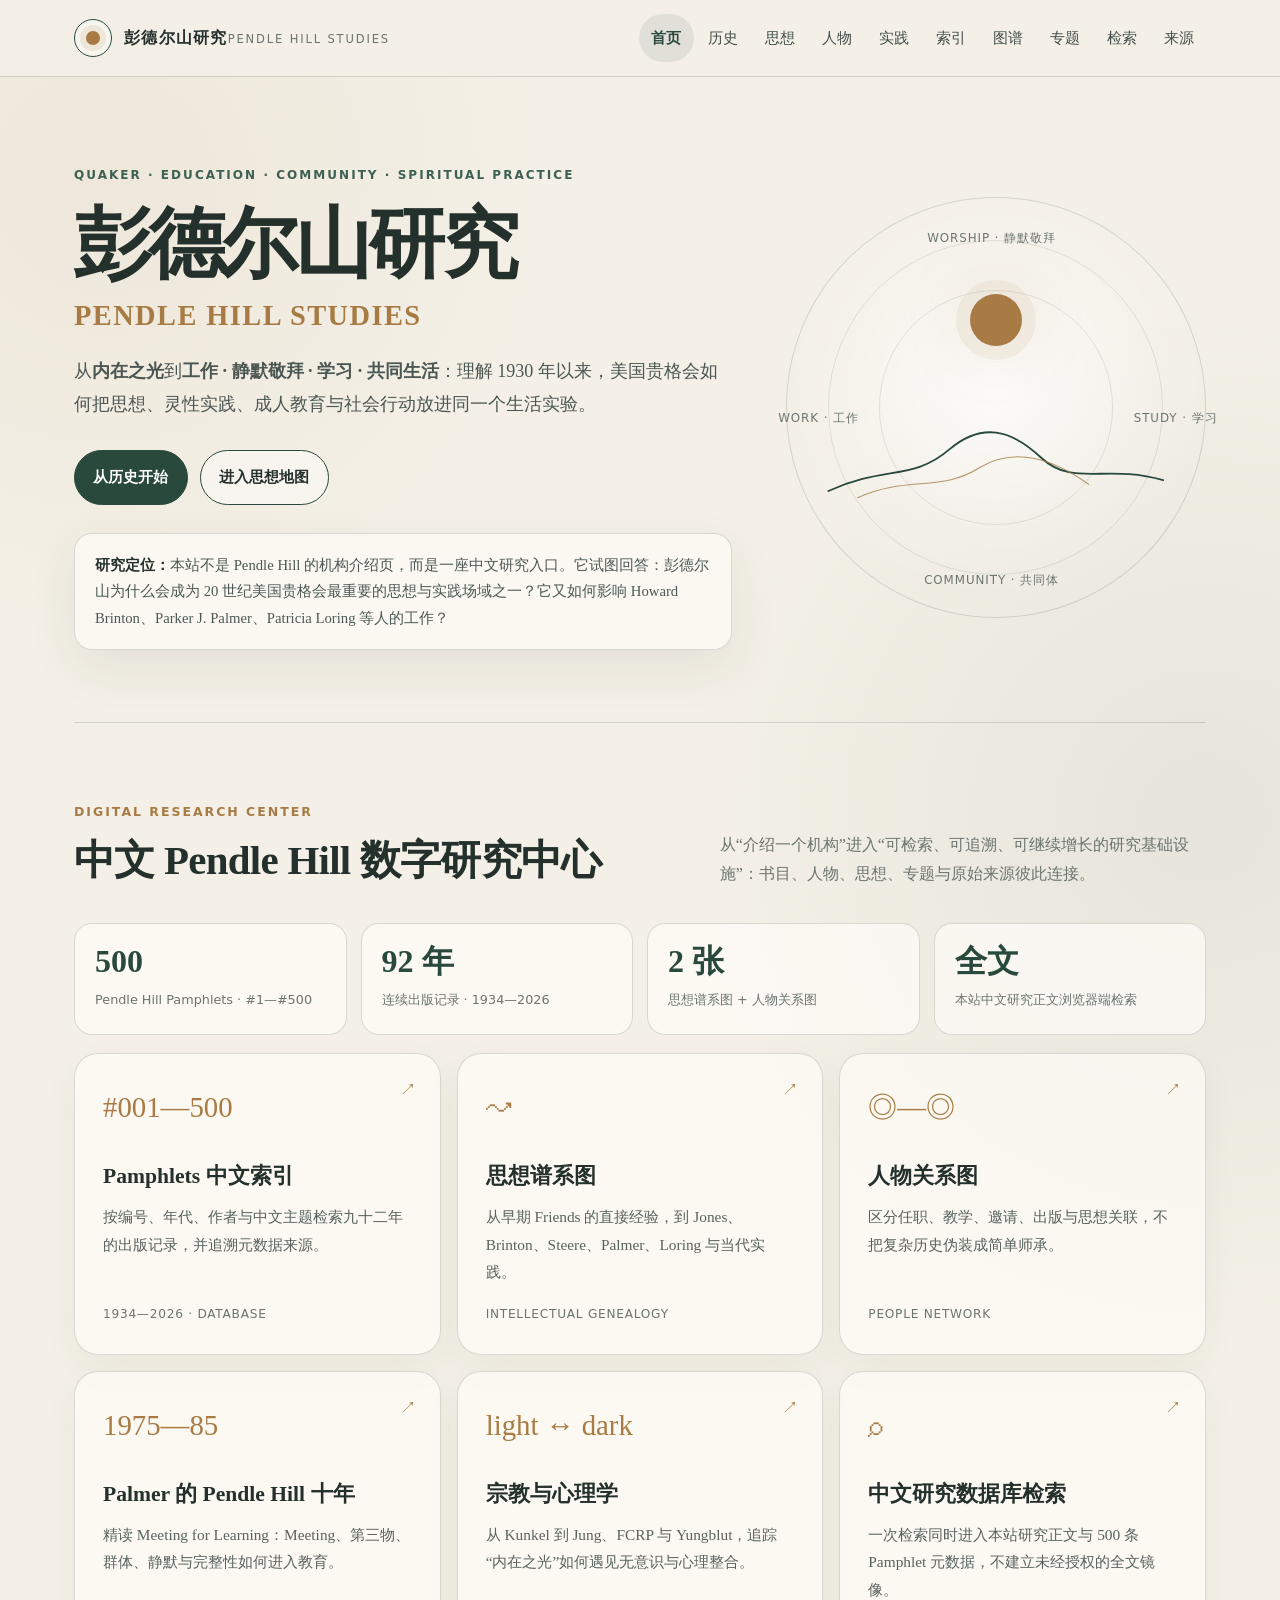
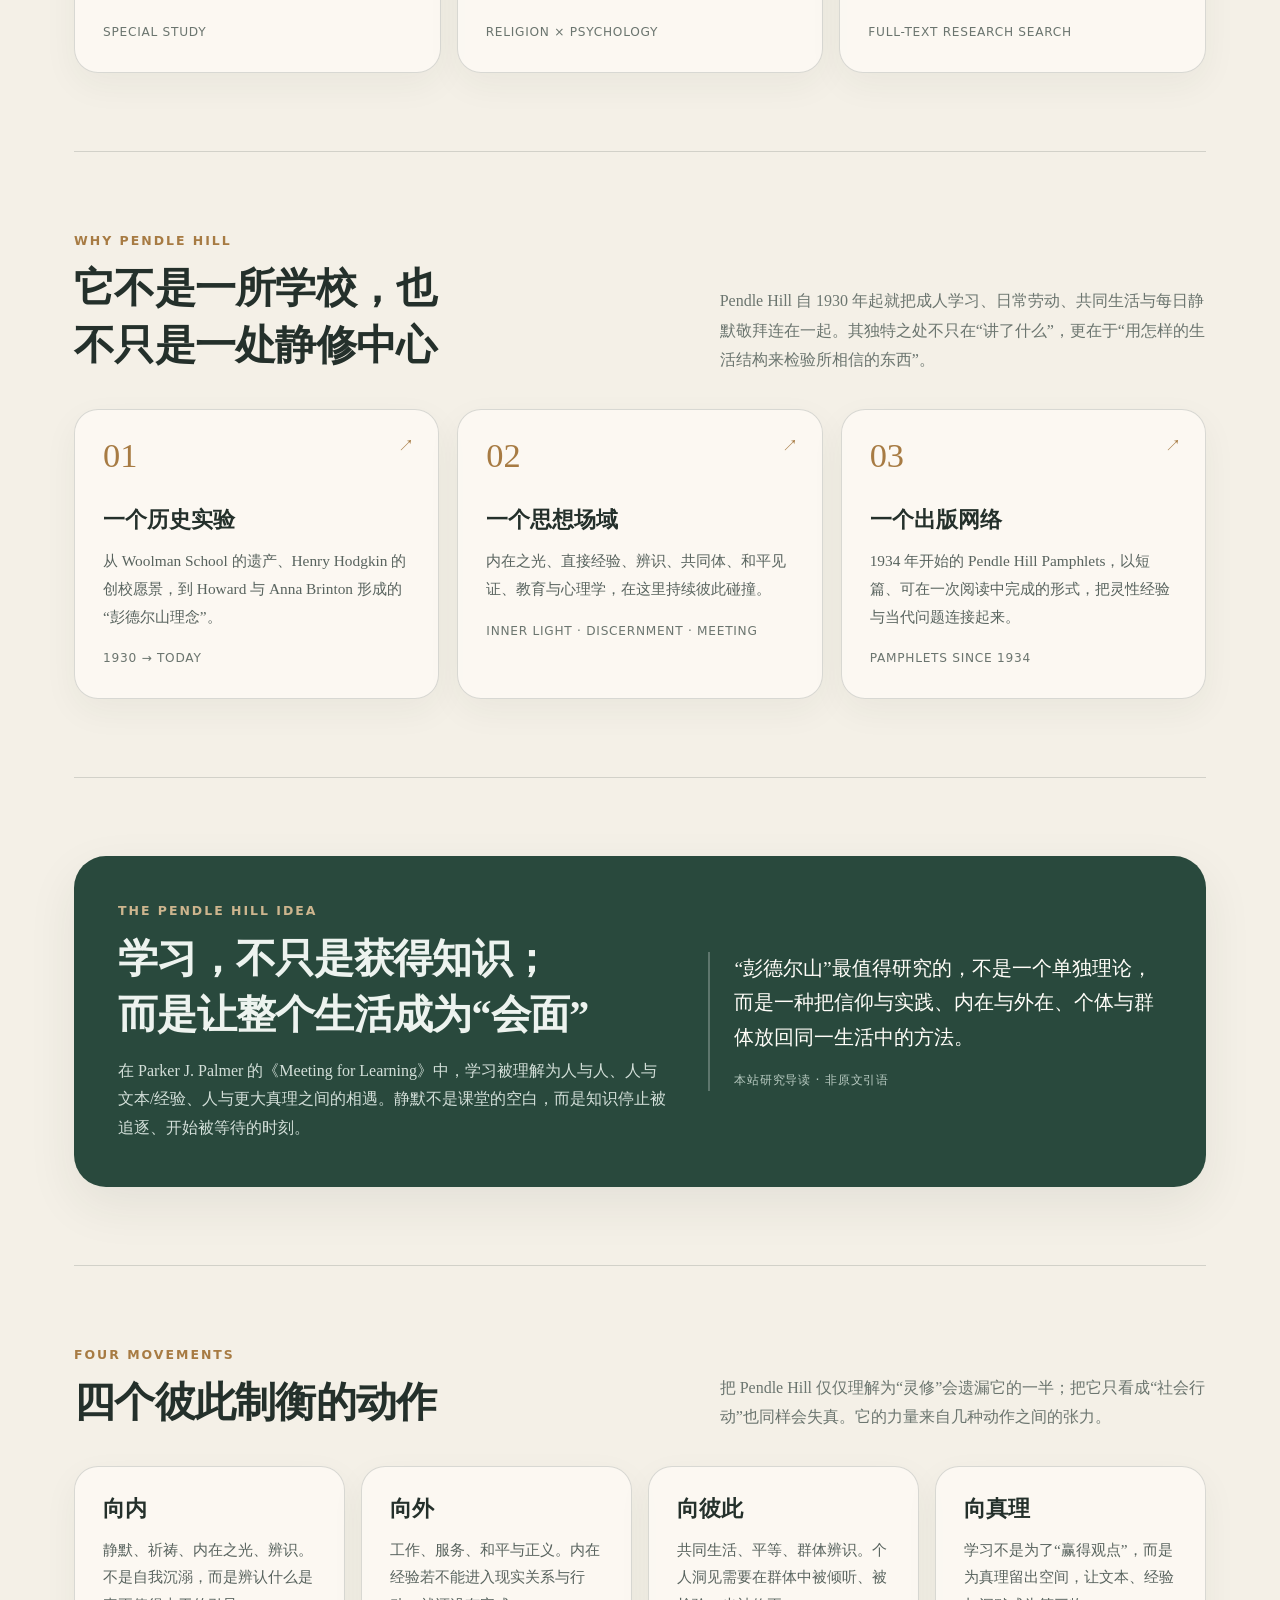
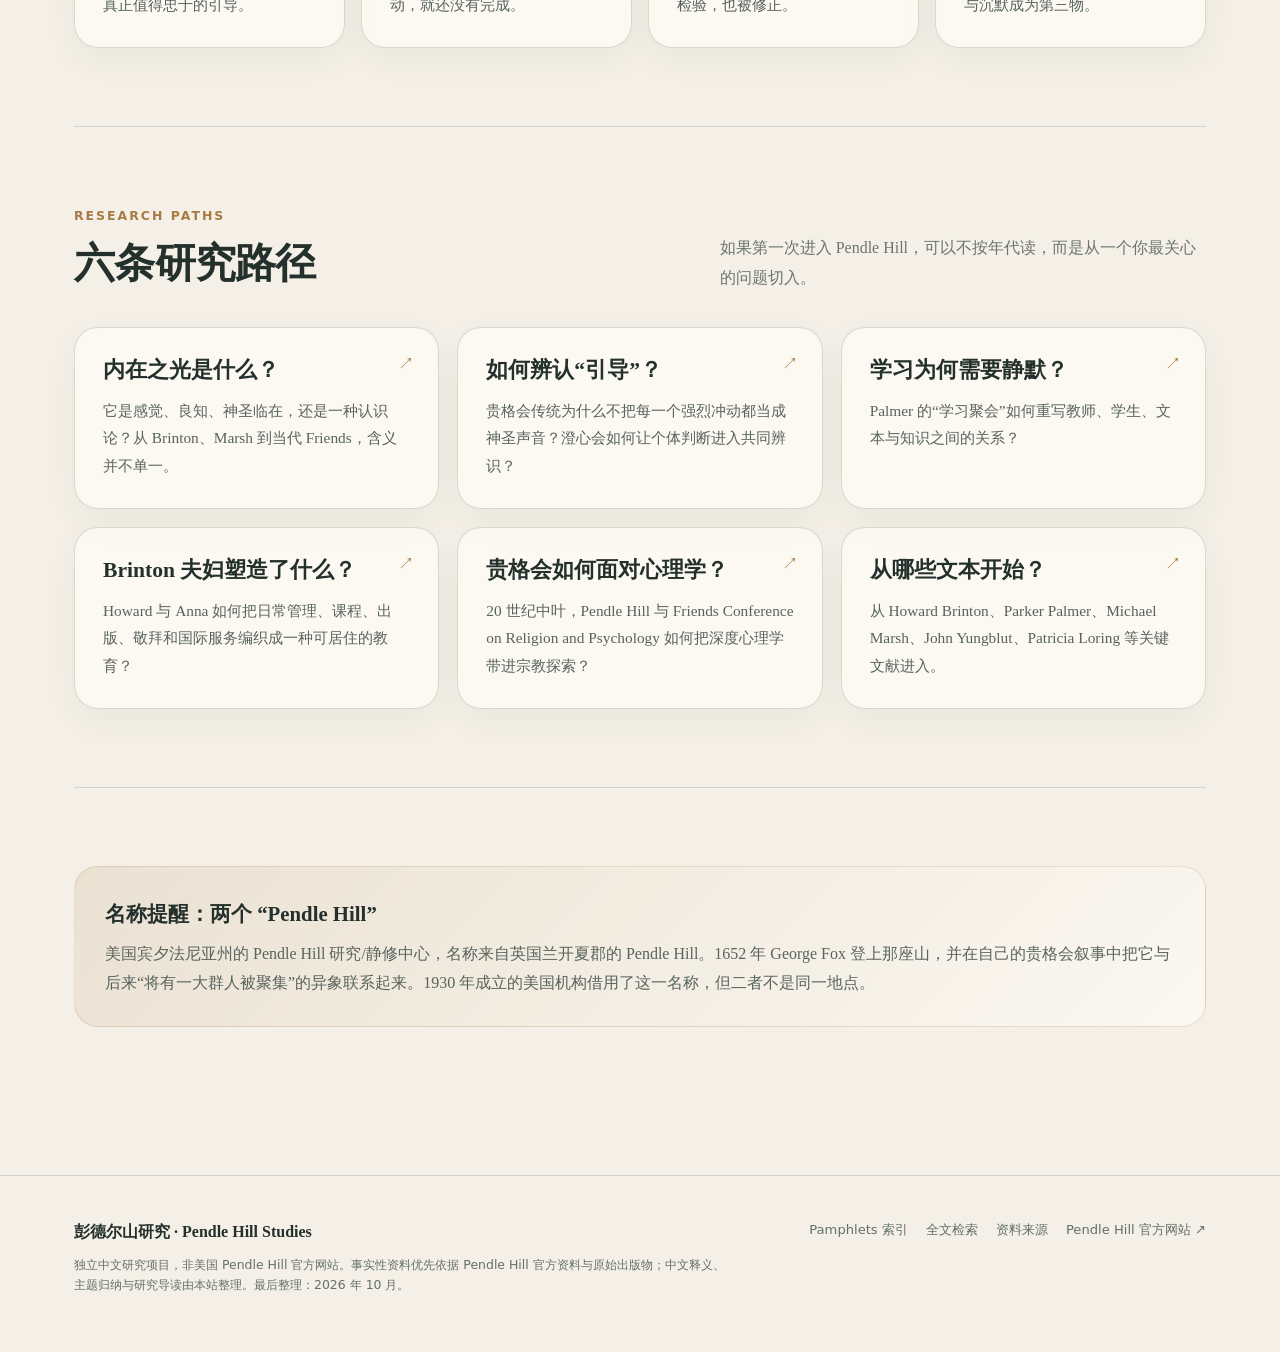
==== commit b7c9702f: "Refine heading typography and semantic wrapping" ====
--- a/index.html
+++ b/index.html
@@ -77,7 +77,7 @@
         <div class="band">
           <div>
             <div class="kicker" style="color:#cdb58e">The Pendle Hill Idea</div>
-            <h2>学习，不只是获得知识；而是让整个生活成为“会面”</h2>
+            <h2>学习，不只是获得知识；<br>而是让整个生活成为“会面”</h2>
             <p>在 Parker J. Palmer 的《Meeting for Learning》中，学习被理解为人与人、人与文本/经验、人与更大真理之间的相遇。静默不是课堂的空白，而是知识停止被追逐、开始被等待的时刻。</p>
           </div>
           <div class="quote">“彭德尔山”最值得研究的，不是一个单独理论，而是一种把信仰与实践、内在与外在、个体与群体放回同一生活中的方法。<small>本站研究导读 · 非原文引语</small></div>
--- a/assets/style.css
+++ b/assets/style.css
@@ -32,6 +32,26 @@
 img{max-width:100%;display:block}
 button,input{font:inherit}
 ::selection{background:rgba(167,123,67,.28)}
+
+/* Heading rhythm: mirror the phrase-aware typography used on the Parker Palmer site.
+   Chrome 154 supports auto-phrase, which keeps Chinese semantic phrases together
+   instead of breaking at arbitrary Han characters. */
+h1,h2,h3{
+  overflow-wrap:normal;
+  word-break:normal;
+  line-break:strict;
+  hyphens:none;
+  text-wrap:balance;
+}
+@supports (word-break:auto-phrase){
+  h1,h2,h3{word-break:auto-phrase}
+}
+.keep-title{white-space:nowrap}
+.mobile-break{display:none}
+@media (max-width:680px){
+  .keep-title.mobile-release{white-space:normal}
+  .mobile-break{display:block}
+}
 
 .skip-link{position:absolute;left:-999px;top:0;background:var(--ink);color:#fff;padding:.75rem 1rem;z-index:1000}
 .skip-link:focus{left:1rem;top:1rem}
@@ -82,9 +102,23 @@
 .notice strong{color:var(--ink)}
 
 .section{padding:78px 0;border-top:1px solid var(--line)}
-.section-head{display:flex;justify-content:space-between;gap:28px;align-items:flex-end;margin-bottom:34px}
-.section-head h2{margin:0;font-size:clamp(2rem,4vw,3.35rem);line-height:1.15;letter-spacing:-.035em}
-.section-head p{margin:0;color:var(--muted);max-width:34rem}
+.section-head{
+  display:grid;
+  grid-template-columns:minmax(0,1.1fr) minmax(280px,.9fr);
+  gap:clamp(28px,4vw,70px);
+  align-items:end;
+  margin-bottom:34px
+}
+.section-head>div{min-width:0}
+.section-head h2{
+  margin:0;
+  font-size:clamp(29px,3.2vw,44px);
+  line-height:1.4;
+  letter-spacing:-.018em;
+  max-width:100%;
+  text-wrap:balance
+}
+.section-head p{margin:0;color:var(--muted);max-width:34rem;line-height:1.85}
 .kicker{font-family:ui-sans-serif,system-ui,-apple-system,"PingFang SC","Microsoft YaHei",sans-serif;color:var(--ochre);font-size:.78rem;letter-spacing:.16em;text-transform:uppercase;font-weight:700;margin-bottom:8px}
 
 .grid-3{display:grid;grid-template-columns:repeat(3,1fr);gap:18px}
@@ -98,8 +132,8 @@
 .card-link:hover{transform:translateY(-3px);border-color:rgba(41,73,61,.28);box-shadow:0 18px 45px rgba(39,51,46,.09)}
 .card-link:after{content:"↗";position:absolute;right:24px;top:22px;color:var(--ochre)}
 
-.band{background:var(--forest);color:#edf3ef;border-radius:32px;padding:44px;display:grid;grid-template-columns:1fr 1fr;gap:36px;align-items:center;box-shadow:var(--shadow)}
-.band h2{margin:0 0 14px;font-size:clamp(2rem,4vw,3.1rem);line-height:1.15}
+.band{background:var(--forest);color:#edf3ef;border-radius:32px;padding:44px;display:grid;grid-template-columns:minmax(0,1.1fr) minmax(0,.9fr);gap:36px;align-items:center;box-shadow:var(--shadow)}
+.band h2{margin:0 0 14px;font-size:clamp(30px,3.4vw,40px);line-height:1.4;letter-spacing:-.018em;text-wrap:balance}
 .band p{color:#d3dfd9;margin:0;max-width:42rem}
 .band .quote{font-size:1.22rem;line-height:1.75;border-left:2px solid rgba(255,255,255,.25);padding-left:24px;color:#fffdf8}
 .band .quote small{display:block;margin-top:14px;color:#b9cbc2;font-family:ui-sans-serif,system-ui,-apple-system,"PingFang SC","Microsoft YaHei",sans-serif;font-size:.78rem;letter-spacing:.06em}
@@ -116,7 +150,15 @@
 
 .page-hero{padding:64px 0 52px;border-bottom:1px solid var(--line)}
 .page-hero .breadcrumbs{font-family:ui-sans-serif,system-ui,-apple-system,"PingFang SC","Microsoft YaHei",sans-serif;color:var(--muted);font-size:.8rem;margin-bottom:16px}
-.page-hero h1{margin:0 0 18px;font-size:clamp(2.6rem,5vw,4.7rem);line-height:1.08;letter-spacing:-.04em}
+.page-hero h1{
+  margin:0 0 18px;
+  font-size:clamp(40px,4.8vw,64px);
+  line-height:1.24;
+  letter-spacing:-.03em;
+  max-width:none;
+  text-wrap:balance
+}
+.page-hero.search-hero h1{font-size:clamp(40px,4vw,56px)}
 .page-hero p{margin:0;max-width:49rem;color:#53605a;font-size:1.08rem}
 
 .prose{max-width:780px}
@@ -270,6 +312,8 @@
   .site-nav.open{display:flex}
   .nav-toggle{display:inline-flex}
   .hero{grid-template-columns:1fr;padding-top:64px}
+  .section-head{grid-template-columns:minmax(0,1fr);gap:16px;align-items:start}
+  .section-head p{max-width:48rem}
   .hero-visual{min-height:380px}
   .hill-orbit{width:min(390px,88vw)}
   .grid-3{grid-template-columns:1fr 1fr}
@@ -286,10 +330,12 @@
 @media (max-width: 680px){
   .header-inner,.page-shell,.footer-inner{padding-left:18px;padding-right:18px}
   .hero{padding:50px 0 58px;gap:24px}
-  .hero h1{font-size:3.2rem}
+  .hero h1{font-size:clamp(42px,12vw,48px);line-height:1.14}
+  .page-hero h1{font-size:clamp(32px,9.6vw,44px);line-height:1.28;max-width:none}
   .hero-visual{min-height:315px}
   .section{padding:58px 0}
-  .section-head{align-items:flex-start;flex-direction:column}
+  .section-head{grid-template-columns:1fr;gap:14px;align-items:start}
+  .section-head h2{font-size:clamp(28px,8vw,36px);line-height:1.42}
   .grid-3,.grid-4,.term-grid,.people-grid,.library-grid,.digital-grid,.metric-grid,.evidence-grid,.relation-list{grid-template-columns:1fr}
   .research-toolbar{grid-template-columns:1fr}
   .research-toolbar input{grid-column:auto}
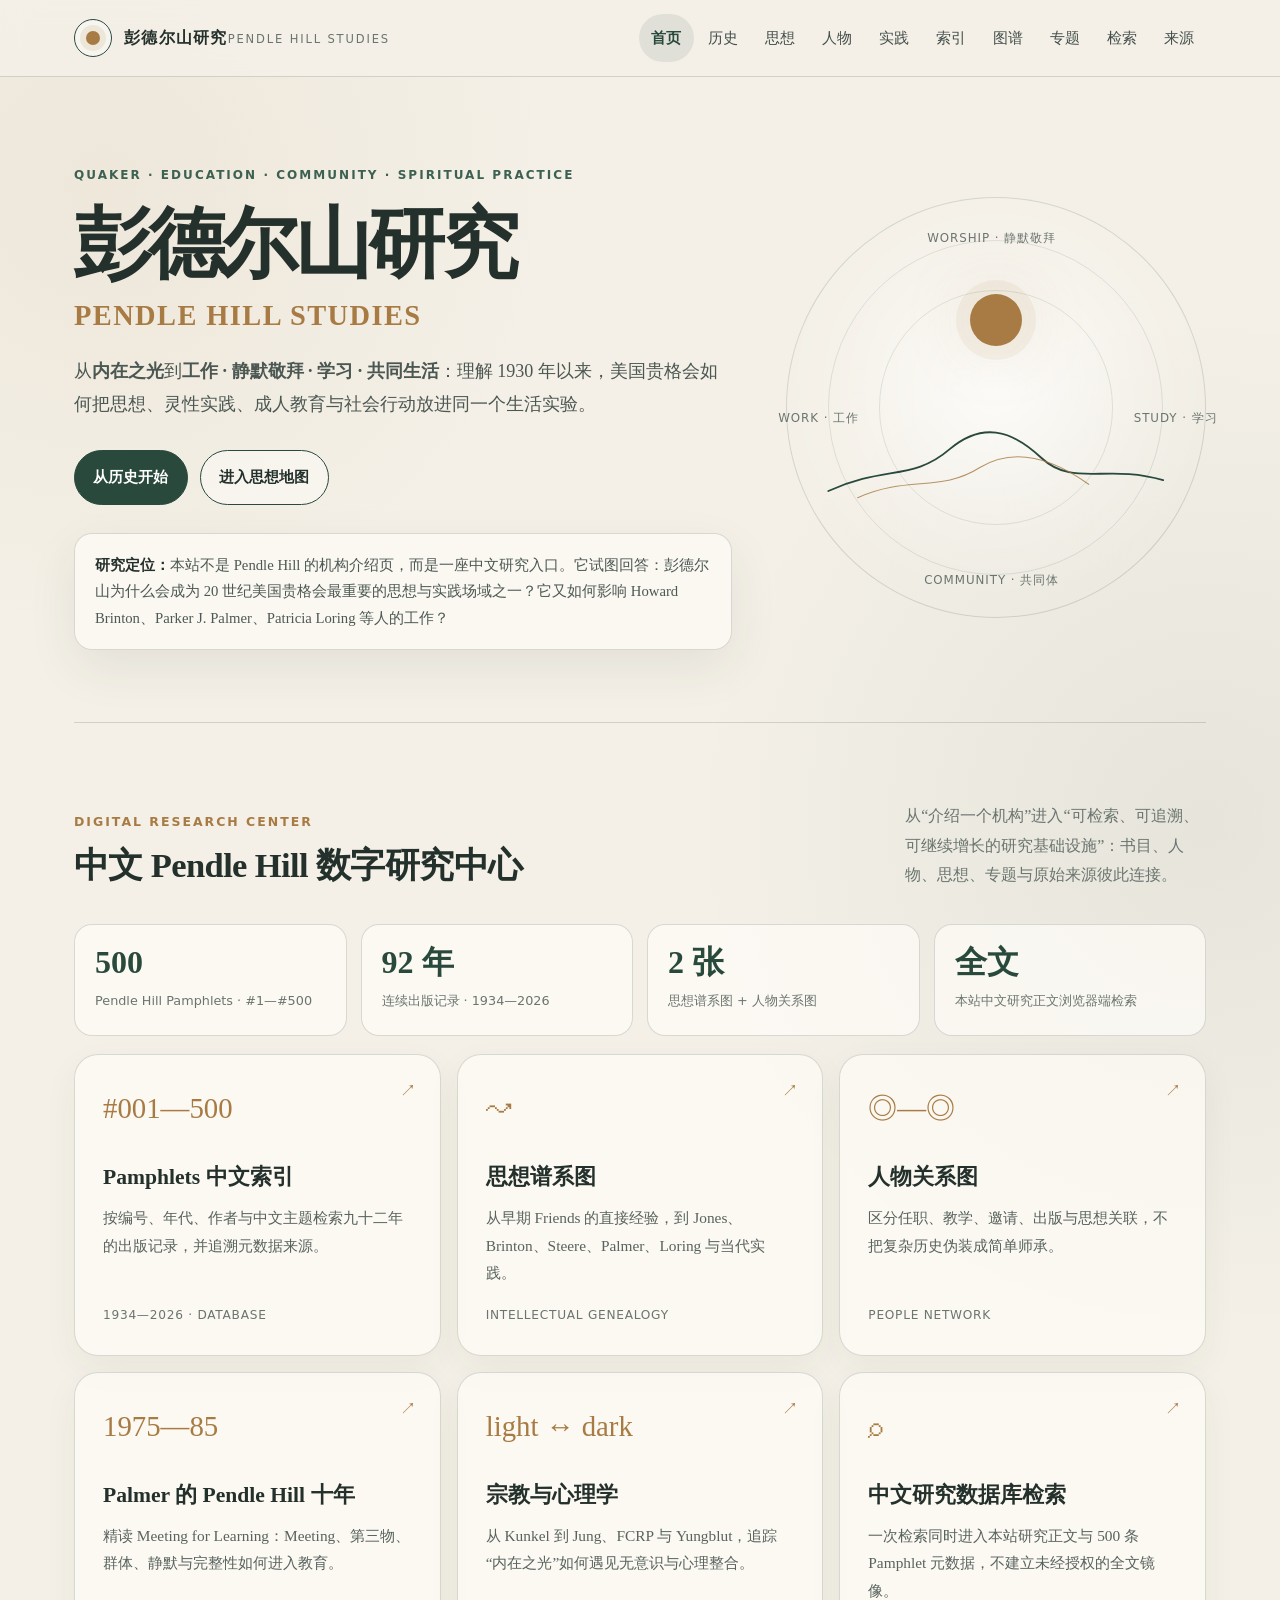
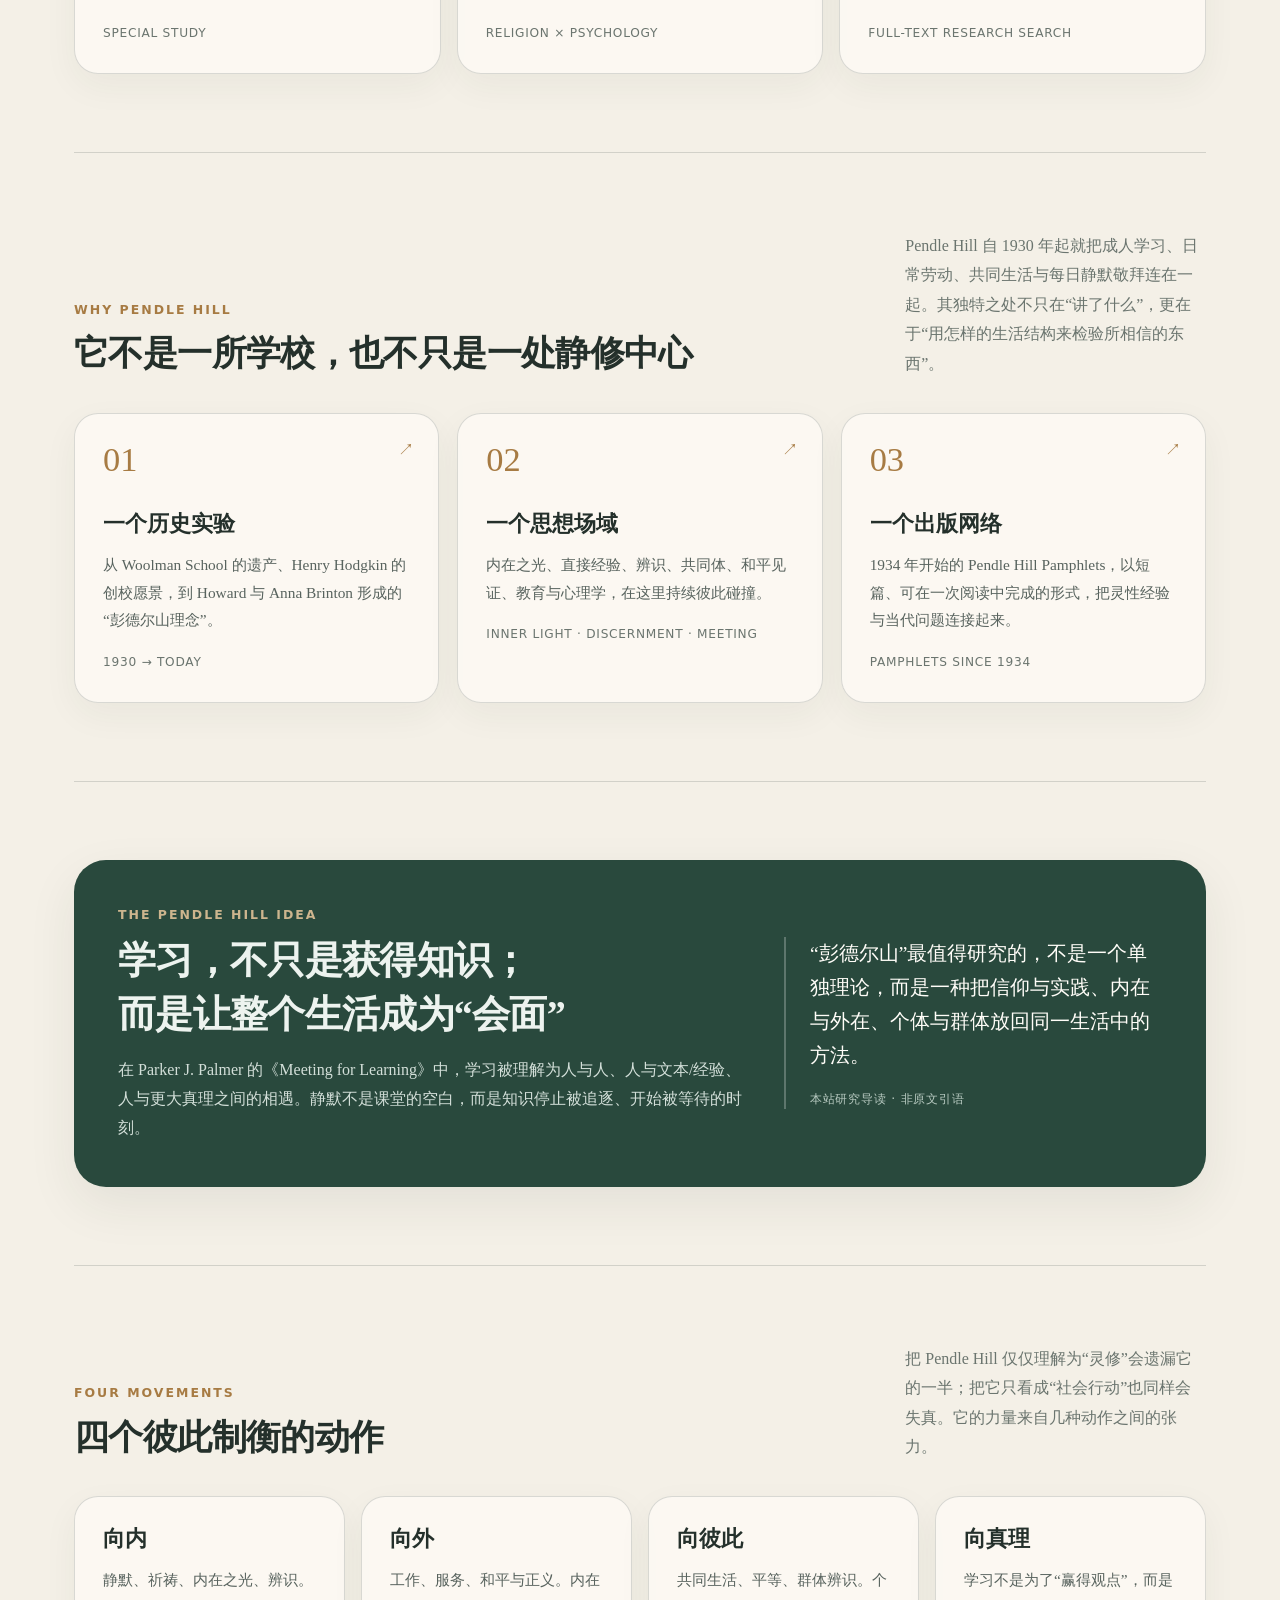
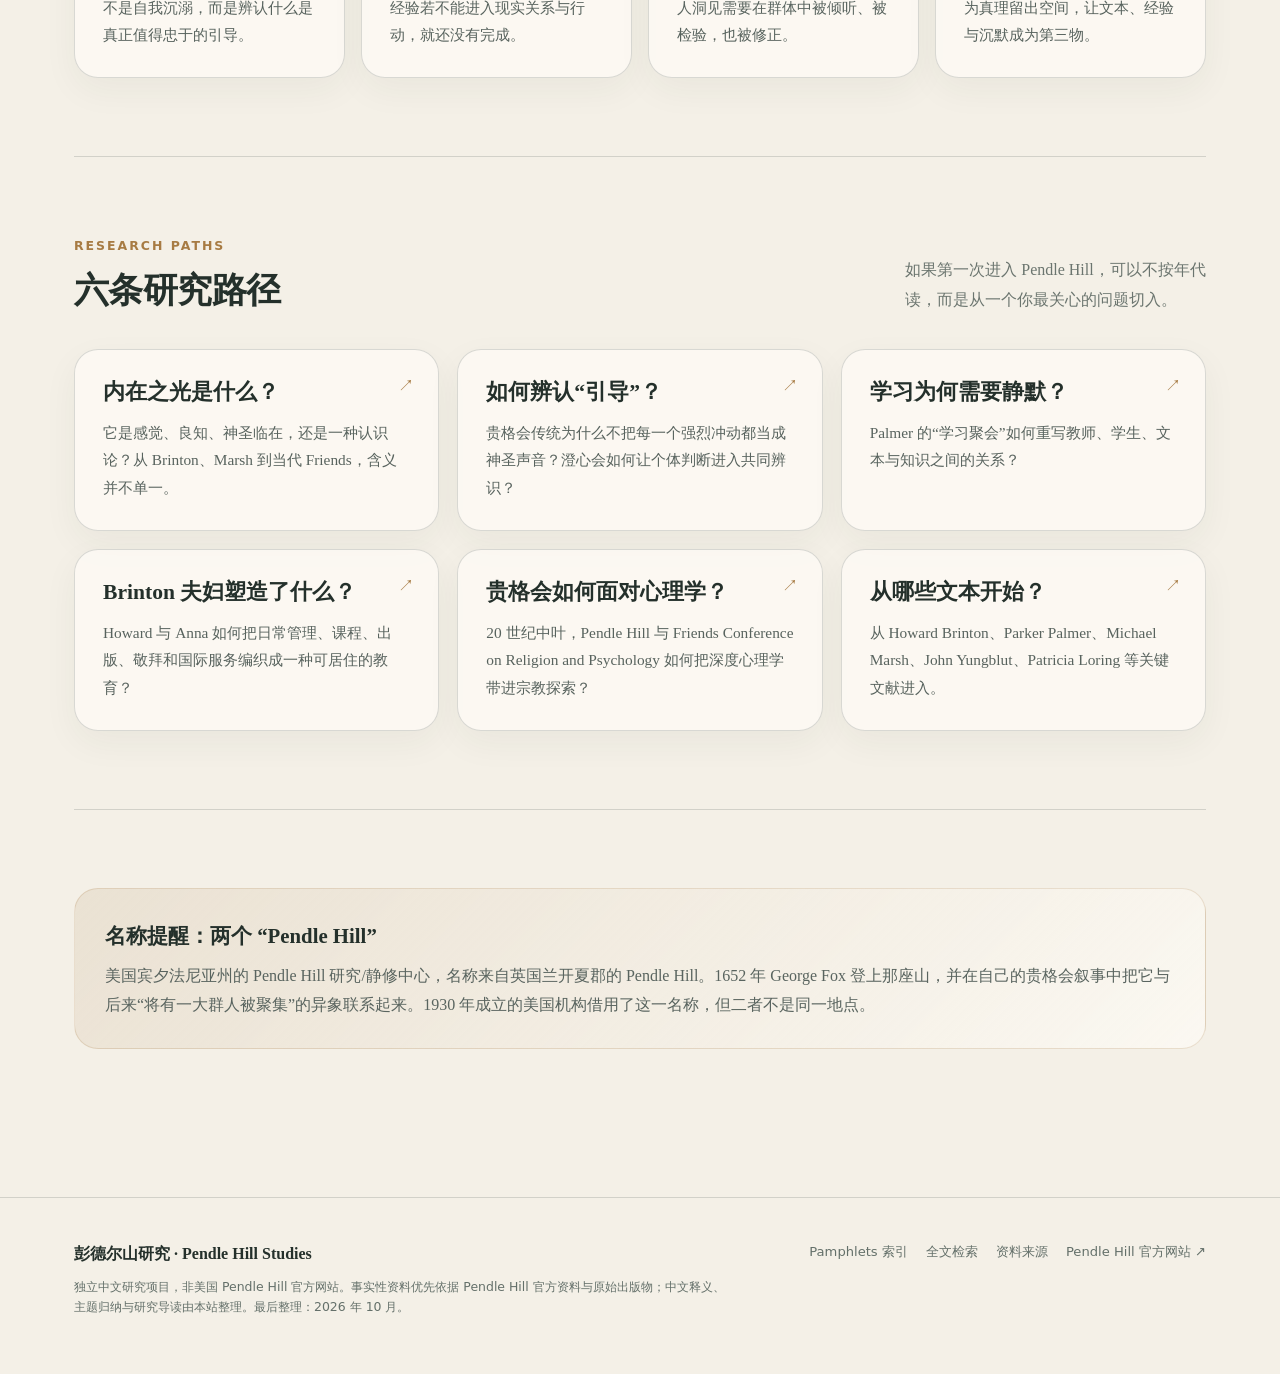
==== commit 742b4b43: "Audit and refine title wrapping across site" ====
--- a/index.html
+++ b/index.html
@@ -6,7 +6,7 @@
   <meta name="description" content="彭德尔山研究：面向中文读者的美国贵格会 Pendle Hill 历史、思想、人物、教育、灵性实践与出版研究网站。">
   <title>彭德尔山研究｜Pendle Hill Studies</title>
   <link rel="icon" href="assets/favicon.svg" type="image/svg+xml">
-  <link rel="stylesheet" href="assets/style.css">
+  <link rel="stylesheet" href="assets/style.css?v=20261004-title-audit2">
 </head>
 <body data-page="index">
   <header data-site-header></header>
--- a/assets/style.css
+++ b/assets/style.css
@@ -104,21 +104,23 @@
 .section{padding:78px 0;border-top:1px solid var(--line)}
 .section-head{
   display:grid;
-  grid-template-columns:minmax(0,1.1fr) minmax(280px,.9fr);
-  gap:clamp(28px,4vw,70px);
+  grid-template-columns:minmax(0,1.45fr) minmax(260px,.55fr);
+  gap:clamp(28px,3vw,44px);
   align-items:end;
   margin-bottom:34px
 }
 .section-head>div{min-width:0}
 .section-head h2{
   margin:0;
-  font-size:clamp(29px,3.2vw,44px);
-  line-height:1.4;
+  font-size:clamp(28px,2.7vw,38px);
+  line-height:1.42;
   letter-spacing:-.018em;
   max-width:100%;
   text-wrap:balance
 }
 .section-head p{margin:0;color:var(--muted);max-width:34rem;line-height:1.85}
+.section-head--wide{grid-template-columns:minmax(0,1fr);gap:14px;align-items:start}
+.section-head--wide p{max-width:52rem}
 .kicker{font-family:ui-sans-serif,system-ui,-apple-system,"PingFang SC","Microsoft YaHei",sans-serif;color:var(--ochre);font-size:.78rem;letter-spacing:.16em;text-transform:uppercase;font-weight:700;margin-bottom:8px}
 
 .grid-3{display:grid;grid-template-columns:repeat(3,1fr);gap:18px}
@@ -132,9 +134,11 @@
 .card-link:hover{transform:translateY(-3px);border-color:rgba(41,73,61,.28);box-shadow:0 18px 45px rgba(39,51,46,.09)}
 .card-link:after{content:"↗";position:absolute;right:24px;top:22px;color:var(--ochre)}
 
-.band{background:var(--forest);color:#edf3ef;border-radius:32px;padding:44px;display:grid;grid-template-columns:minmax(0,1.1fr) minmax(0,.9fr);gap:36px;align-items:center;box-shadow:var(--shadow)}
-.band h2{margin:0 0 14px;font-size:clamp(30px,3.4vw,40px);line-height:1.4;letter-spacing:-.018em;text-wrap:balance}
+.band{background:var(--forest);color:#edf3ef;border-radius:32px;padding:44px;display:grid;grid-template-columns:minmax(0,1.25fr) minmax(0,.75fr);gap:36px;align-items:center;box-shadow:var(--shadow)}
+.band h2{margin:0 0 14px;font-size:clamp(29px,3.15vw,38px);line-height:1.42;letter-spacing:-.018em;text-wrap:balance}
 .band p{color:#d3dfd9;margin:0;max-width:42rem}
+.band--wide-title{grid-template-columns:minmax(0,1.55fr) minmax(0,.45fr)}
+.band--wide-title h2{font-size:clamp(28px,2.8vw,34px)}
 .band .quote{font-size:1.22rem;line-height:1.75;border-left:2px solid rgba(255,255,255,.25);padding-left:24px;color:#fffdf8}
 .band .quote small{display:block;margin-top:14px;color:#b9cbc2;font-family:ui-sans-serif,system-ui,-apple-system,"PingFang SC","Microsoft YaHei",sans-serif;font-size:.78rem;letter-spacing:.06em}
 
@@ -168,7 +172,7 @@
 .prose strong{color:var(--ink)}
 .prose blockquote{margin:2rem 0;padding:18px 22px;border-left:3px solid var(--ochre);background:rgba(255,253,248,.55);color:#45514c}
 
-.split{display:grid;grid-template-columns:minmax(0,1.2fr) minmax(280px,.8fr);gap:46px;align-items:start}
+.split{display:grid;grid-template-columns:minmax(0,1.55fr) minmax(280px,.45fr);gap:42px;align-items:start}
 .sticky-note{position:sticky;top:105px;background:rgba(255,253,248,.78);border:1px solid var(--line);border-radius:var(--radius);padding:26px}
 .sticky-note h3{margin:0 0 14px;font-size:1.15rem}
 .sticky-note ul{margin:0;padding-left:1.15rem;color:#59645f}
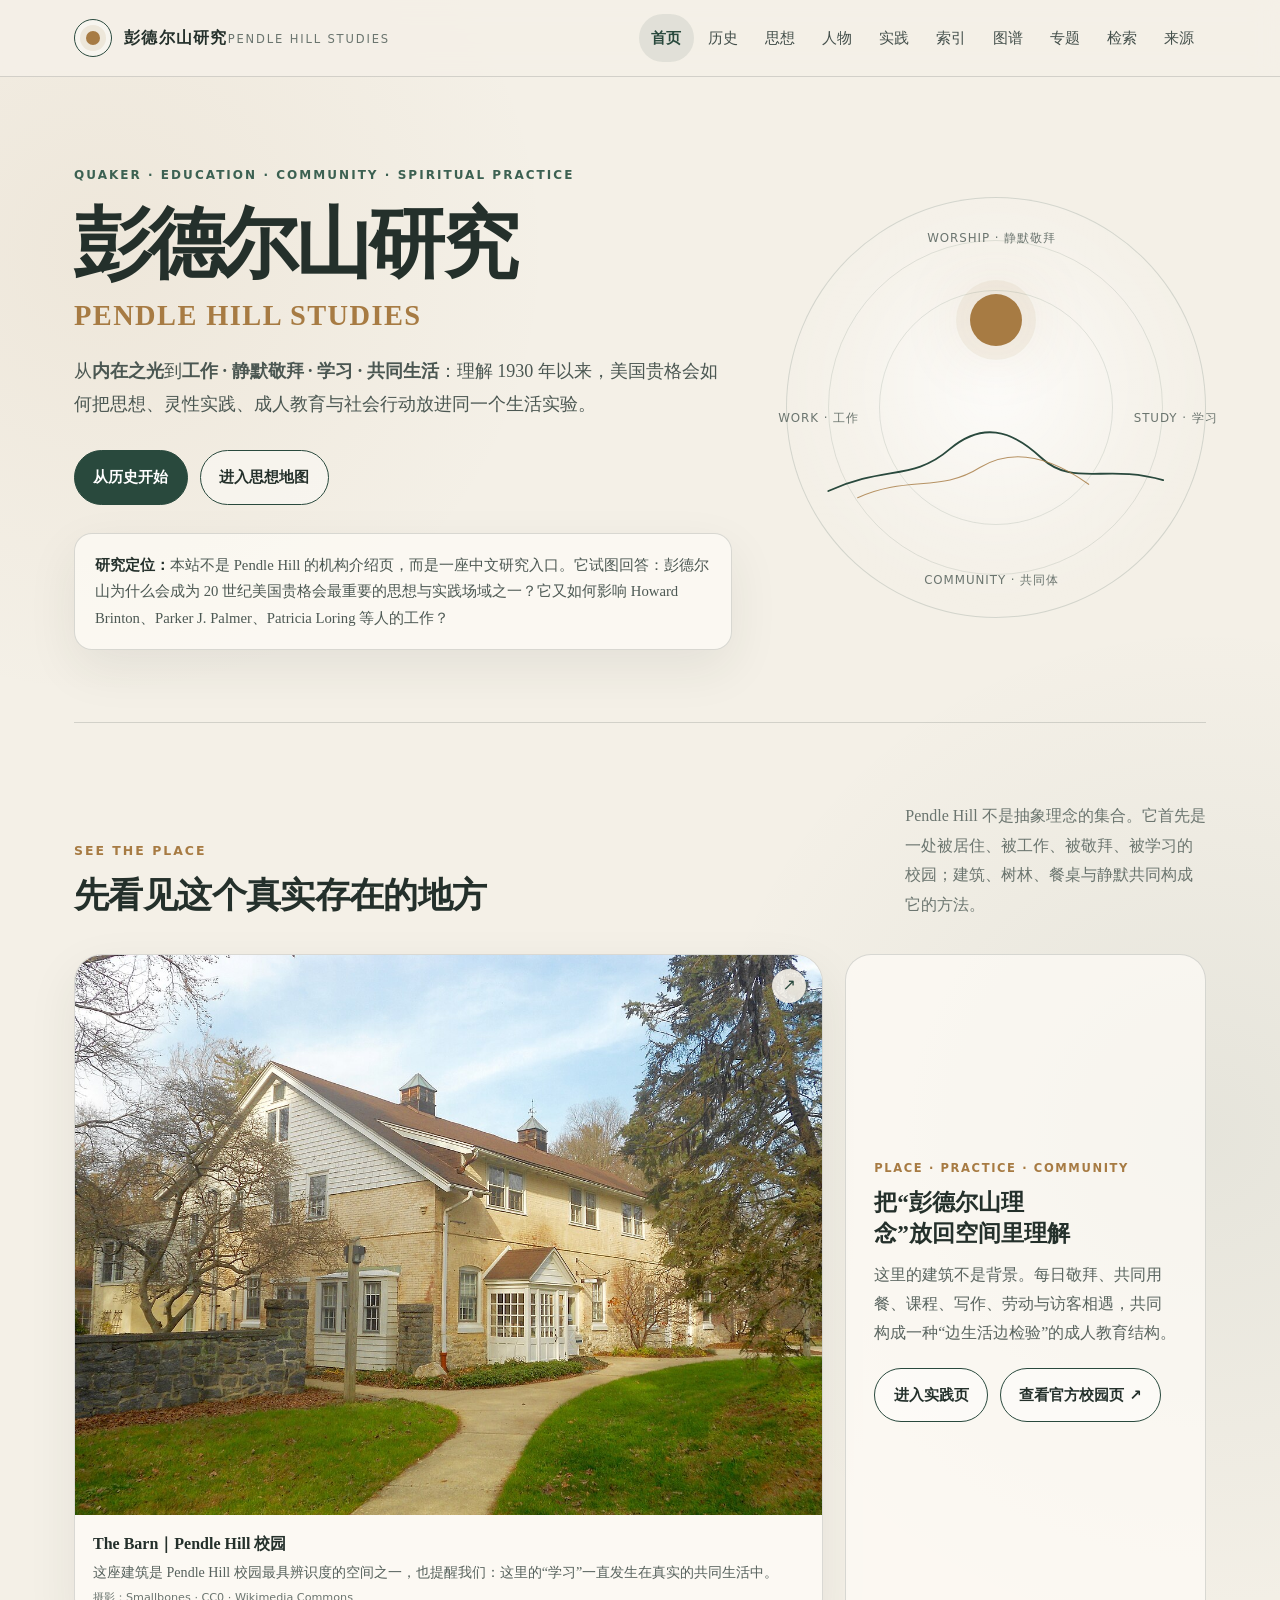
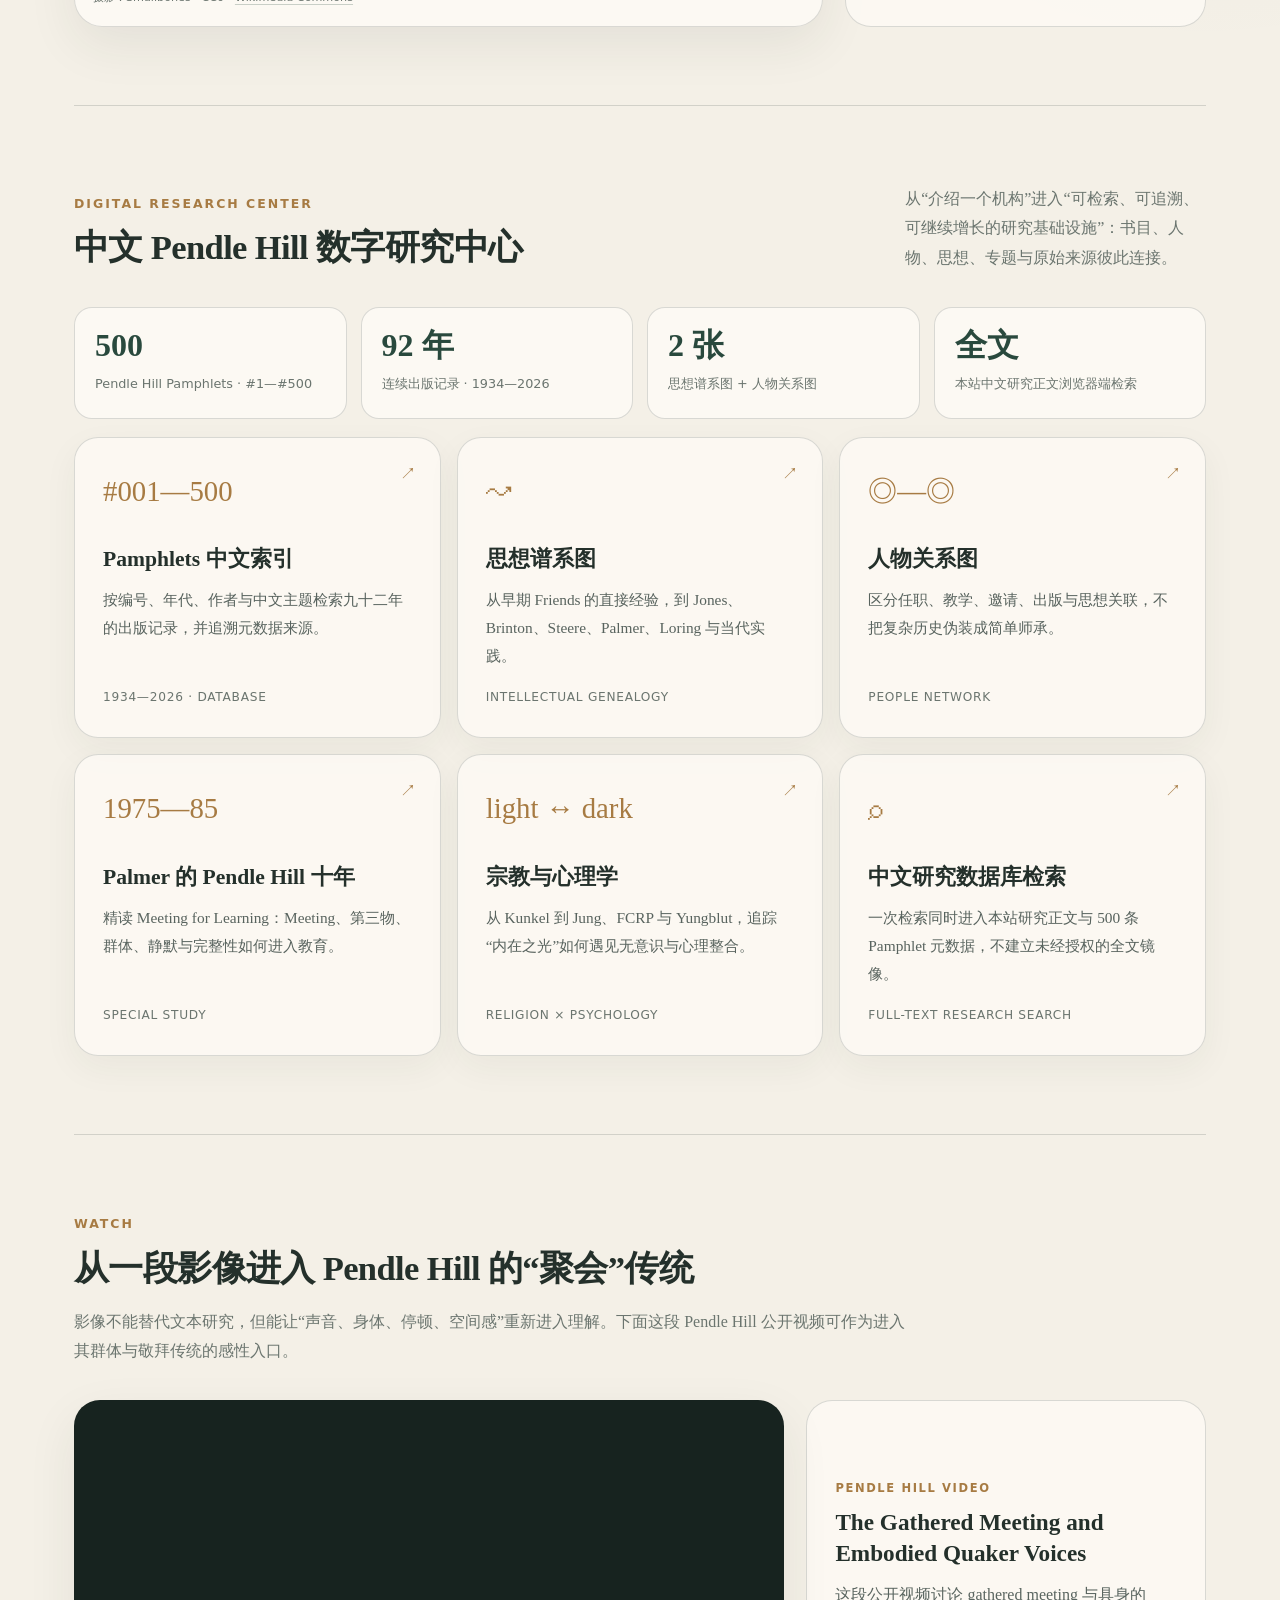
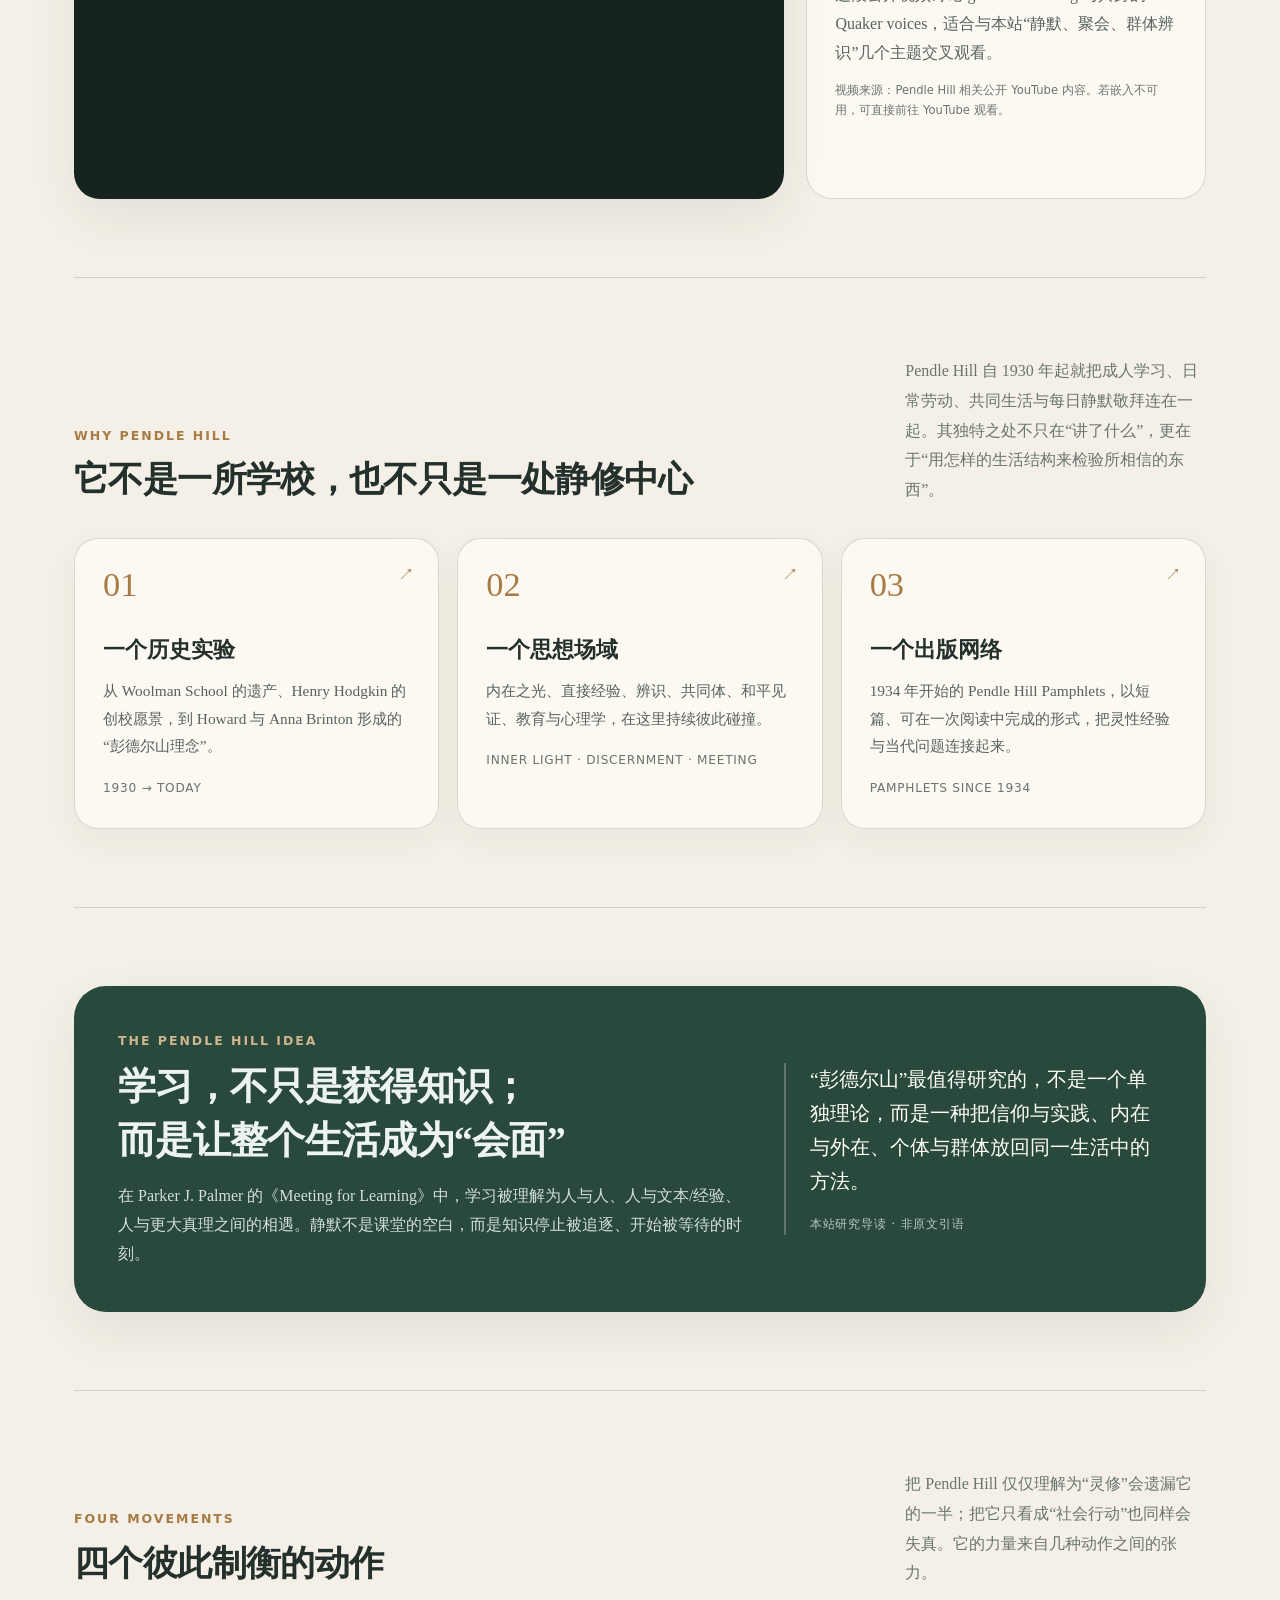
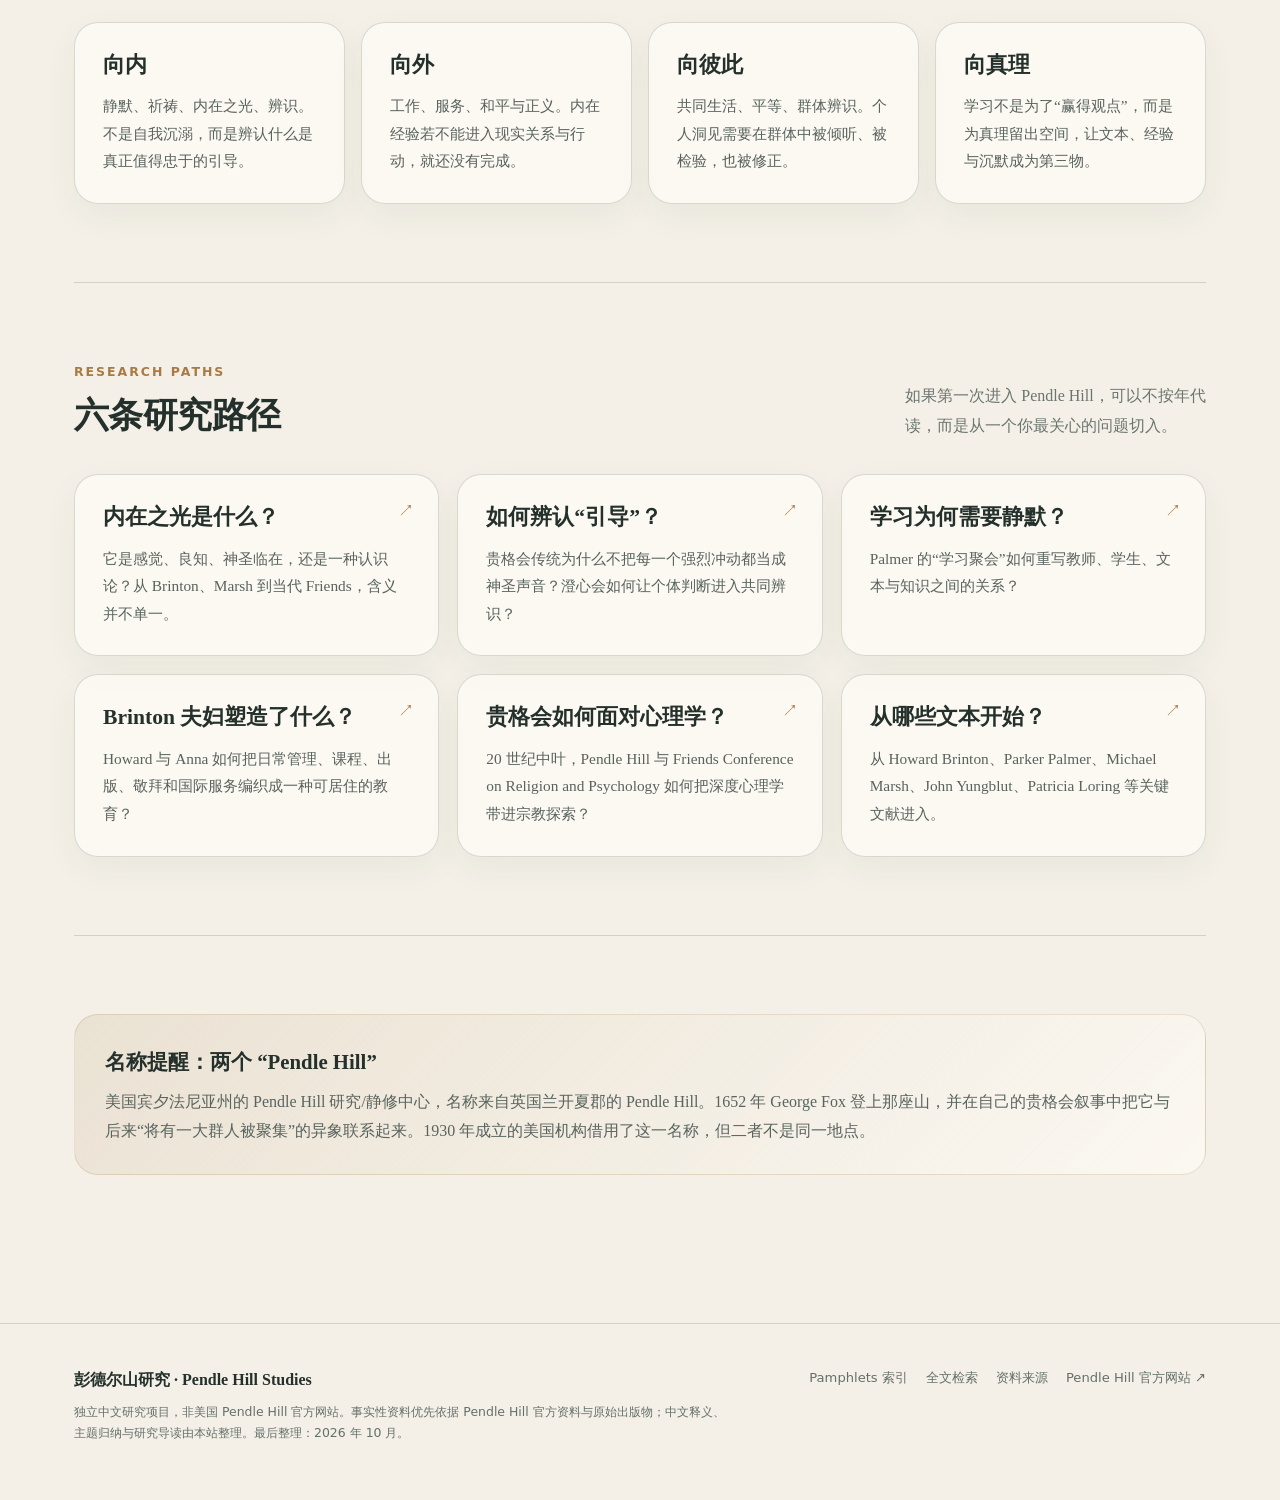
==== commit fd54ad83: "Add visual archive and video media across research center" ====
--- a/index.html
+++ b/index.html
@@ -6,7 +6,7 @@
   <meta name="description" content="彭德尔山研究：面向中文读者的美国贵格会 Pendle Hill 历史、思想、人物、教育、灵性实践与出版研究网站。">
   <title>彭德尔山研究｜Pendle Hill Studies</title>
   <link rel="icon" href="assets/favicon.svg" type="image/svg+xml">
-  <link rel="stylesheet" href="assets/style.css?v=20261004-title-audit2">
+  <link rel="stylesheet" href="assets/style.css?v=20261004-media1">
 </head>
 <body data-page="index">
   <header data-site-header></header>
@@ -42,6 +42,27 @@
 
       <section class="section">
         <div class="section-head">
+          <div><div class="kicker">See the Place</div><h2>先看见这个真实存在的地方</h2></div>
+          <p>Pendle Hill 不是抽象理念的集合。它首先是一处被居住、被工作、被敬拜、被学习的校园；建筑、树林、餐桌与静默共同构成它的方法。</p>
+        </div>
+        <div class="media-feature">
+          <figure class="media-figure landscape">
+            <a class="media-link" href="https://commons.wikimedia.org/wiki/File:Barn_Pendle_Hill_Wallingford_PA.jpg" target="_blank" rel="noopener">
+              <img src="assets/media/pendle-hill-barn.jpg" alt="美国宾夕法尼亚州 Wallingford 的 Pendle Hill 校园 Barn 建筑" loading="lazy">
+            </a>
+            <figcaption class="media-caption"><strong>The Barn｜Pendle Hill 校园</strong>这座建筑是 Pendle Hill 校园最具辨识度的空间之一，也提醒我们：这里的“学习”一直发生在真实的共同生活中。<span class="media-credit">摄影：Smallbones · CC0 · <a href="https://commons.wikimedia.org/wiki/File:Barn_Pendle_Hill_Wallingford_PA.jpg" target="_blank" rel="noopener">Wikimedia Commons</a></span></figcaption>
+          </figure>
+          <div class="video-copy">
+            <div class="video-kicker">Place · Practice · Community</div>
+            <h3>把“彭德尔山理念”放回空间里理解</h3>
+            <p>这里的建筑不是背景。每日敬拜、共同用餐、课程、写作、劳动与访客相遇，共同构成一种“边生活边检验”的成人教育结构。</p>
+            <div class="hero-actions" style="margin-top:20px"><a class="btn btn-secondary" href="practice.html">进入实践页</a><a class="btn btn-secondary" href="https://pendlehill.org/campus/" target="_blank" rel="noopener">查看官方校园页 ↗</a></div>
+          </div>
+        </div>
+      </section>
+
+      <section class="section">
+        <div class="section-head">
           <div><div class="kicker">Digital Research Center</div><h2>中文 Pendle Hill 数字研究中心</h2></div>
           <p>从“介绍一个机构”进入“可检索、可追溯、可继续增长的研究基础设施”：书目、人物、思想、专题与原始来源彼此连接。</p>
         </div>
@@ -58,6 +79,24 @@
           <a class="card card-link digital-module" href="palmer.html"><div class="module-icon">1975—85</div><h3>Palmer 的 Pendle Hill 十年</h3><p>精读 Meeting for Learning：Meeting、第三物、群体、静默与完整性如何进入教育。</p><div class="meta">SPECIAL STUDY</div></a>
           <a class="card card-link digital-module" href="psychology.html"><div class="module-icon">light ↔ dark</div><h3>宗教与心理学</h3><p>从 Kunkel 到 Jung、FCRP 与 Yungblut，追踪“内在之光”如何遇见无意识与心理整合。</p><div class="meta">RELIGION × PSYCHOLOGY</div></a>
           <a class="card card-link digital-module" href="search.html"><div class="module-icon">⌕</div><h3>中文研究数据库检索</h3><p>一次检索同时进入本站研究正文与 500 条 Pamphlet 元数据，不建立未经授权的全文镜像。</p><div class="meta">FULL-TEXT RESEARCH SEARCH</div></a>
+        </div>
+      </section>
+
+      <section class="section">
+        <div class="section-head section-head--wide">
+          <div><div class="kicker">Watch</div><h2>从一段影像进入 Pendle Hill 的“聚会”传统</h2></div>
+          <p>影像不能替代文本研究，但能让“声音、身体、停顿、空间感”重新进入理解。下面这段 Pendle Hill 公开视频可作为进入其群体与敬拜传统的感性入口。</p>
+        </div>
+        <div class="video-panel">
+          <div class="video-frame">
+            <iframe loading="lazy" src="https://www.youtube-nocookie.com/embed/GdqKVCxf1rU" title="The Gathered Meeting and Embodied Quaker Voices" allow="accelerometer; autoplay; clipboard-write; encrypted-media; gyroscope; picture-in-picture; web-share" allowfullscreen></iframe>
+          </div>
+          <div class="video-copy">
+            <div class="video-kicker">Pendle Hill Video</div>
+            <h3>The Gathered Meeting and Embodied Quaker Voices</h3>
+            <p>这段公开视频讨论 gathered meeting 与具身的 Quaker voices，适合与本站“静默、聚会、群体辨识”几个主题交叉观看。</p>
+            <div class="media-note">视频来源：Pendle Hill 相关公开 YouTube 内容。若嵌入不可用，可直接前往 YouTube 观看。</div>
+          </div>
         </div>
       </section>
 
--- a/assets/style.css
+++ b/assets/style.css
@@ -133,6 +133,36 @@
 .card-link{position:relative;transition:.2s ease}
 .card-link:hover{transform:translateY(-3px);border-color:rgba(41,73,61,.28);box-shadow:0 18px 45px rgba(39,51,46,.09)}
 .card-link:after{content:"↗";position:absolute;right:24px;top:22px;color:var(--ochre)}
+
+/* Visual research media */
+.media-feature{display:grid;grid-template-columns:minmax(0,1.35fr) minmax(300px,.65fr);gap:22px;align-items:stretch}
+.media-figure{margin:0;background:rgba(255,253,248,.72);border:1px solid var(--line);border-radius:28px;overflow:hidden;box-shadow:var(--shadow)}
+.media-figure img{width:100%;height:100%;object-fit:cover}
+.media-figure.landscape{display:grid;grid-template-rows:minmax(320px,1fr) auto}
+.media-figure.landscape img{min-height:320px;max-height:560px}
+.media-figure.portrait img{aspect-ratio:4/5;object-position:center top}
+.media-caption{padding:16px 18px 18px;color:#56615c;font-size:.88rem;line-height:1.65}
+.media-caption strong{display:block;color:var(--ink);font-size:1rem;margin-bottom:4px}
+.media-credit{display:block;margin-top:5px;font-family:ui-sans-serif,system-ui,-apple-system,"PingFang SC","Microsoft YaHei",sans-serif;font-size:.7rem;color:var(--muted)}
+.media-credit a{text-decoration:underline;text-decoration-color:rgba(41,73,61,.24);text-underline-offset:3px}
+.portrait-grid{display:grid;grid-template-columns:repeat(4,1fr);gap:16px}
+.portrait-grid.three{grid-template-columns:repeat(3,1fr)}
+.portrait-card{margin:0;background:rgba(255,253,248,.7);border:1px solid var(--line);border-radius:22px;overflow:hidden}
+.portrait-card img{width:100%;aspect-ratio:4/5;object-fit:cover;object-position:center top;filter:saturate(.82) contrast(.98)}
+.portrait-card .media-caption{padding:14px 16px 16px}
+.portrait-card .media-caption strong{font-size:.98rem}
+.video-panel{display:grid;grid-template-columns:minmax(0,1.28fr) minmax(260px,.72fr);gap:22px;align-items:stretch}
+.video-frame{position:relative;aspect-ratio:16/9;background:#17231f;border-radius:26px;overflow:hidden;box-shadow:var(--shadow)}
+.video-frame iframe{position:absolute;inset:0;width:100%;height:100%;border:0}
+.video-copy{border:1px solid var(--line);background:rgba(255,253,248,.68);border-radius:26px;padding:28px;display:flex;flex-direction:column;justify-content:center}
+.video-copy h3{font-size:1.45rem;line-height:1.35;margin:8px 0 12px}
+.video-copy p{margin:0;color:#59645f}
+.video-kicker{font-family:ui-sans-serif,system-ui,-apple-system,"PingFang SC","Microsoft YaHei",sans-serif;color:var(--ochre);font-size:.72rem;letter-spacing:.14em;text-transform:uppercase;font-weight:700}
+.media-note{margin-top:12px;font-family:ui-sans-serif,system-ui,-apple-system,"PingFang SC","Microsoft YaHei",sans-serif;color:var(--muted);font-size:.72rem}
+.media-pair{display:grid;grid-template-columns:repeat(2,1fr);gap:18px}
+.media-pair .media-figure img{aspect-ratio:4/3;object-fit:cover}
+.media-link{display:block;position:relative}
+.media-link:after{content:"↗";position:absolute;right:16px;top:14px;width:34px;height:34px;border-radius:50%;display:grid;place-items:center;background:rgba(244,240,231,.9);color:var(--forest);font-family:ui-sans-serif,system-ui,sans-serif}
 
 .band{background:var(--forest);color:#edf3ef;border-radius:32px;padding:44px;display:grid;grid-template-columns:minmax(0,1.25fr) minmax(0,.75fr);gap:36px;align-items:center;box-shadow:var(--shadow)}
 .band h2{margin:0 0 14px;font-size:clamp(29px,3.15vw,38px);line-height:1.42;letter-spacing:-.018em;text-wrap:balance}
@@ -325,6 +355,9 @@
   .digital-grid{grid-template-columns:1fr 1fr}
   .evidence-grid,.relation-list{grid-template-columns:1fr}
   .band{grid-template-columns:1fr}
+  .media-feature,.video-panel{grid-template-columns:1fr}
+  .portrait-grid{grid-template-columns:1fr 1fr}
+  .portrait-grid.three{grid-template-columns:1fr 1fr}
   .split{grid-template-columns:1fr}
   .sticky-note{position:static}
   .people-grid{grid-template-columns:1fr 1fr}
@@ -341,6 +374,12 @@
   .section-head{grid-template-columns:1fr;gap:14px;align-items:start}
   .section-head h2{font-size:clamp(28px,8vw,36px);line-height:1.42}
   .grid-3,.grid-4,.term-grid,.people-grid,.library-grid,.digital-grid,.metric-grid,.evidence-grid,.relation-list{grid-template-columns:1fr}
+  .portrait-grid,.portrait-grid.three,.media-pair{grid-template-columns:1fr}
+  .media-feature{gap:16px}
+  .media-figure.landscape{grid-template-rows:minmax(230px,1fr) auto}
+  .media-figure.landscape img{min-height:230px;max-height:380px}
+  .video-copy{padding:22px}
+  .video-copy h3{font-size:1.3rem}
   .research-toolbar{grid-template-columns:1fr}
   .research-toolbar input{grid-column:auto}
   .database-status{align-items:flex-start;flex-direction:column;gap:4px}
